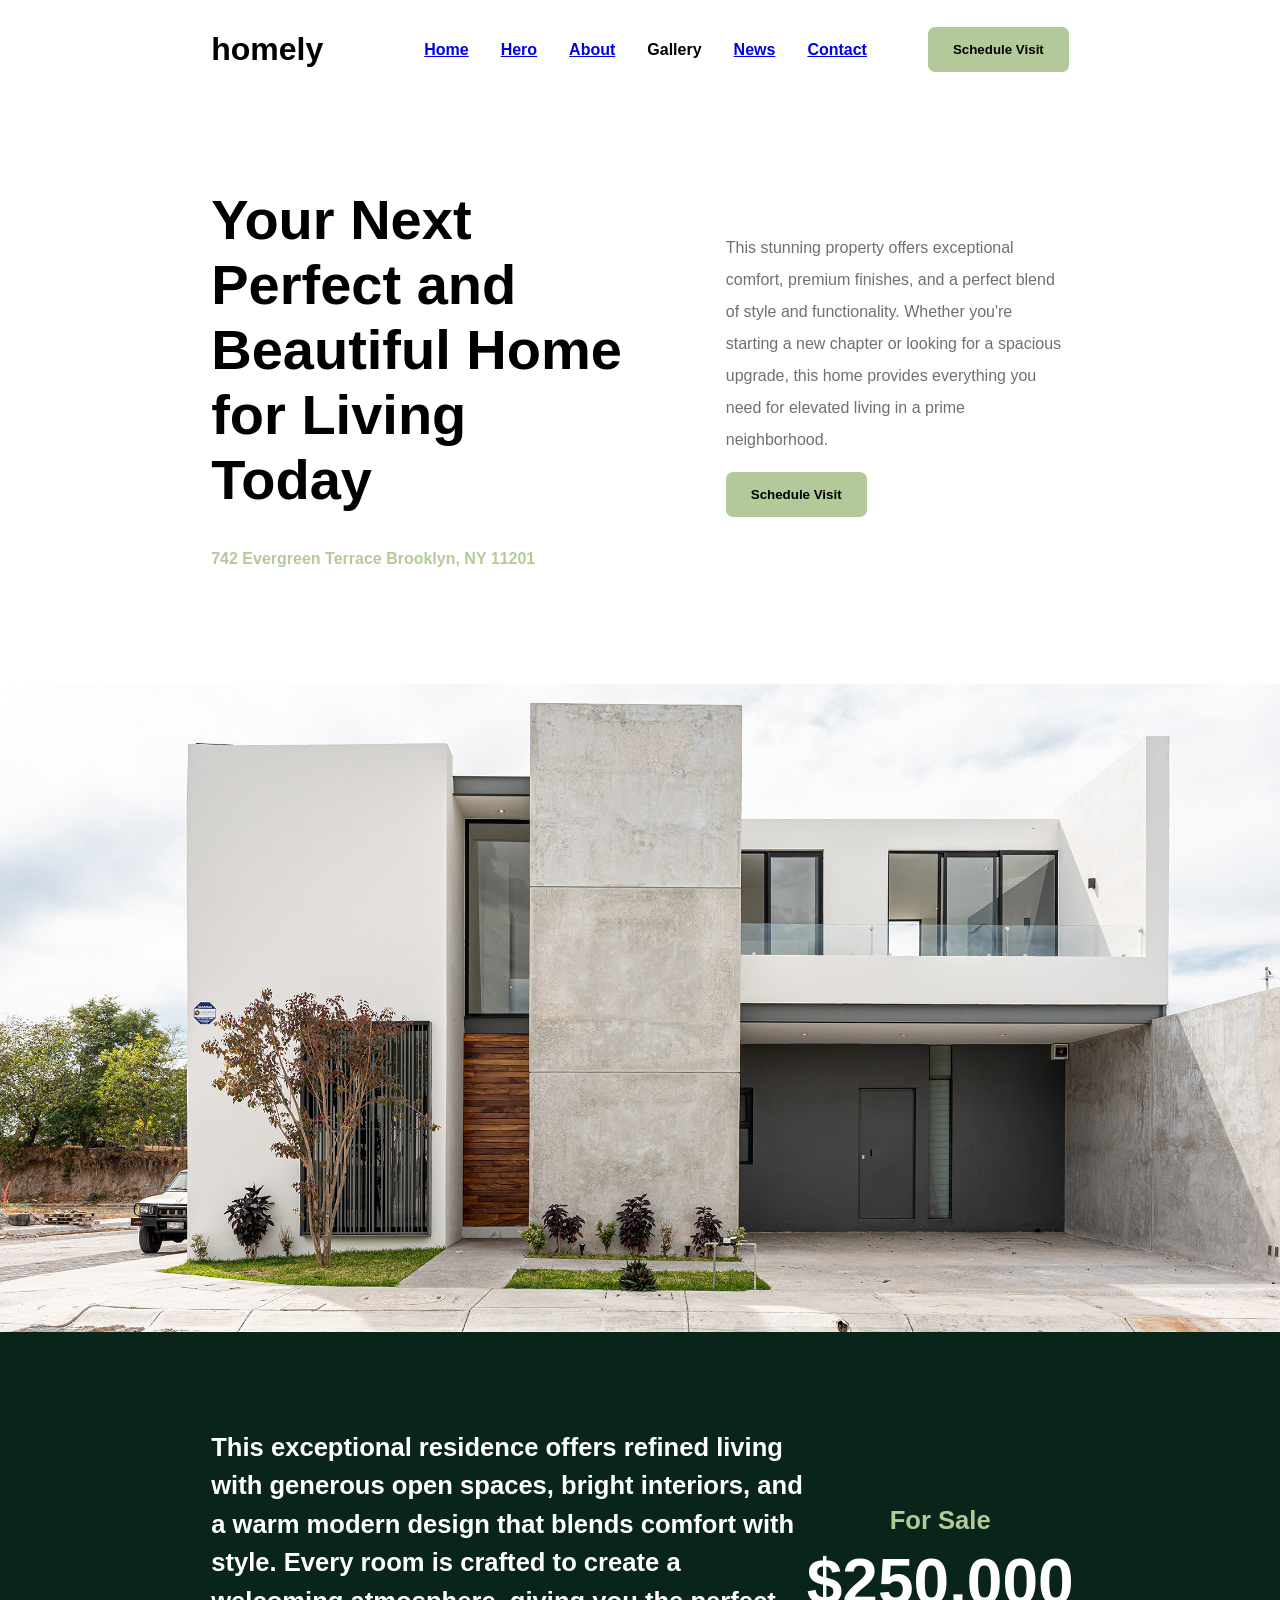
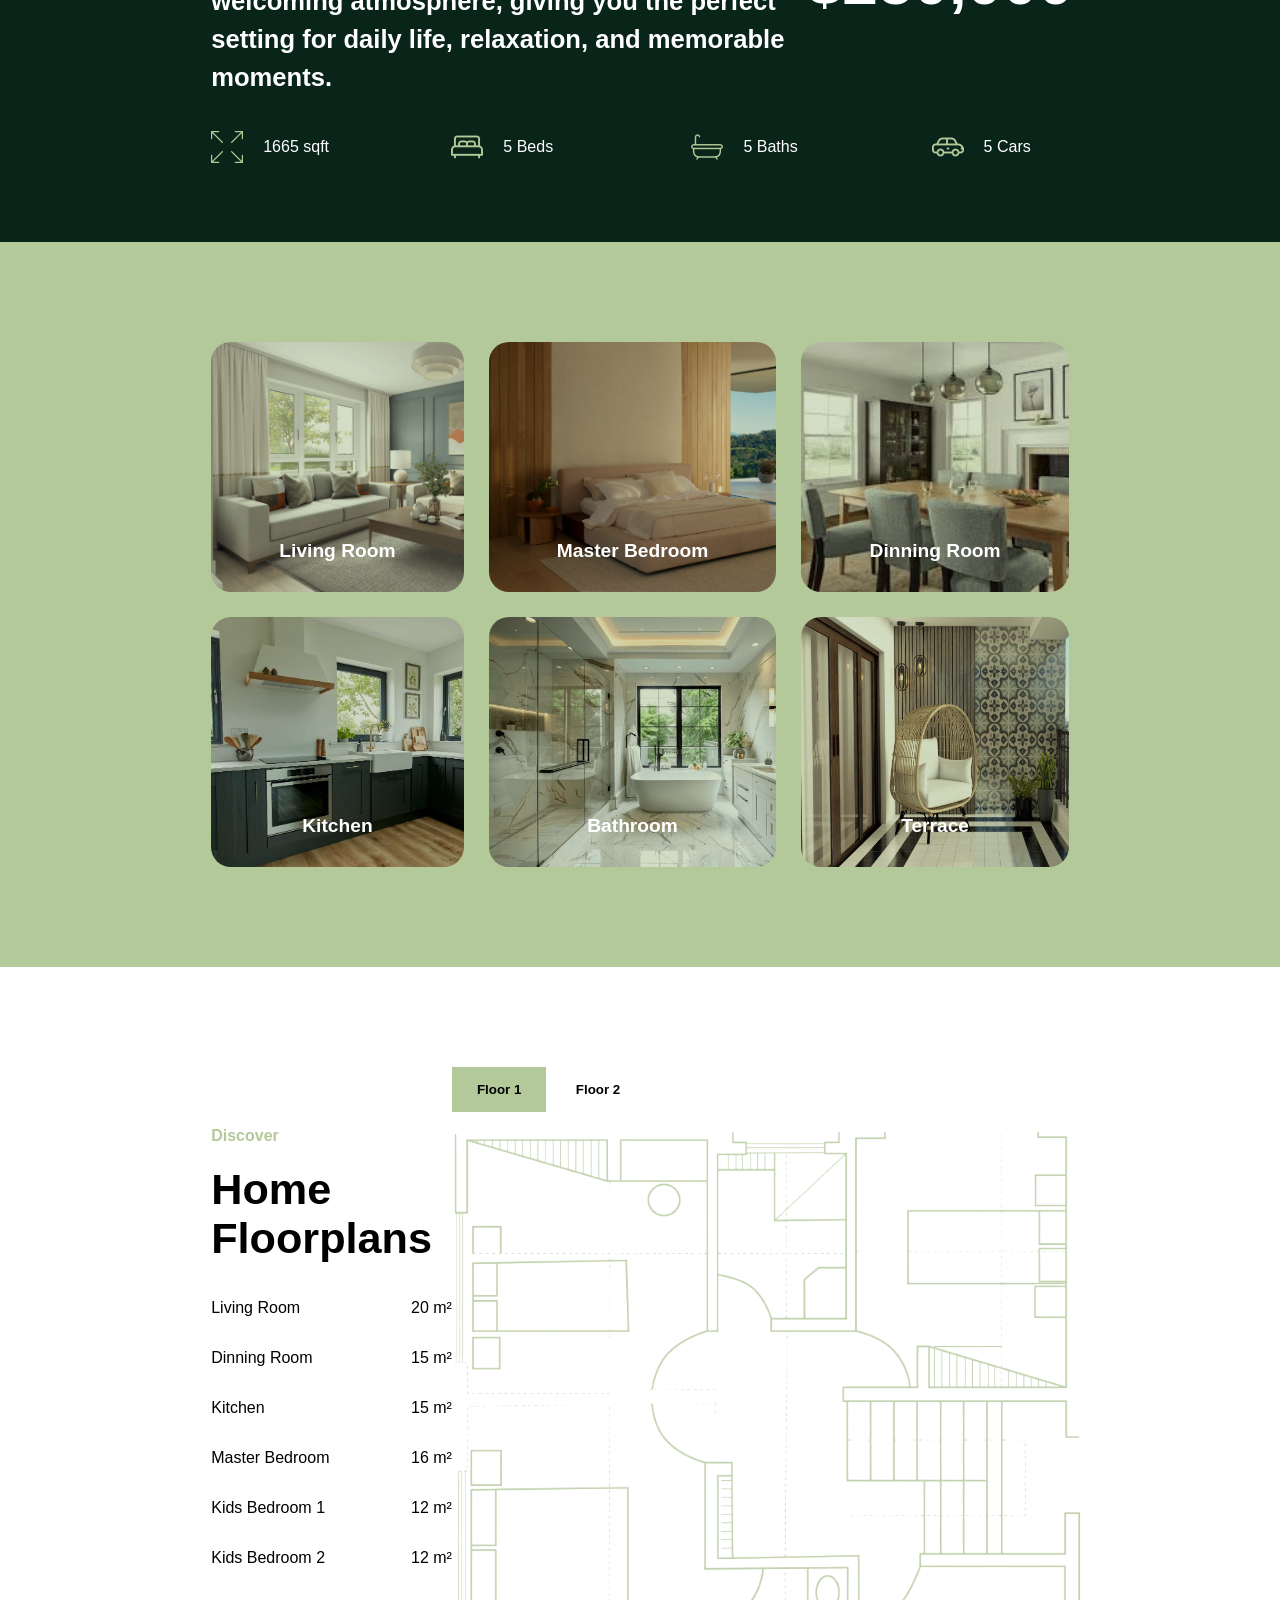
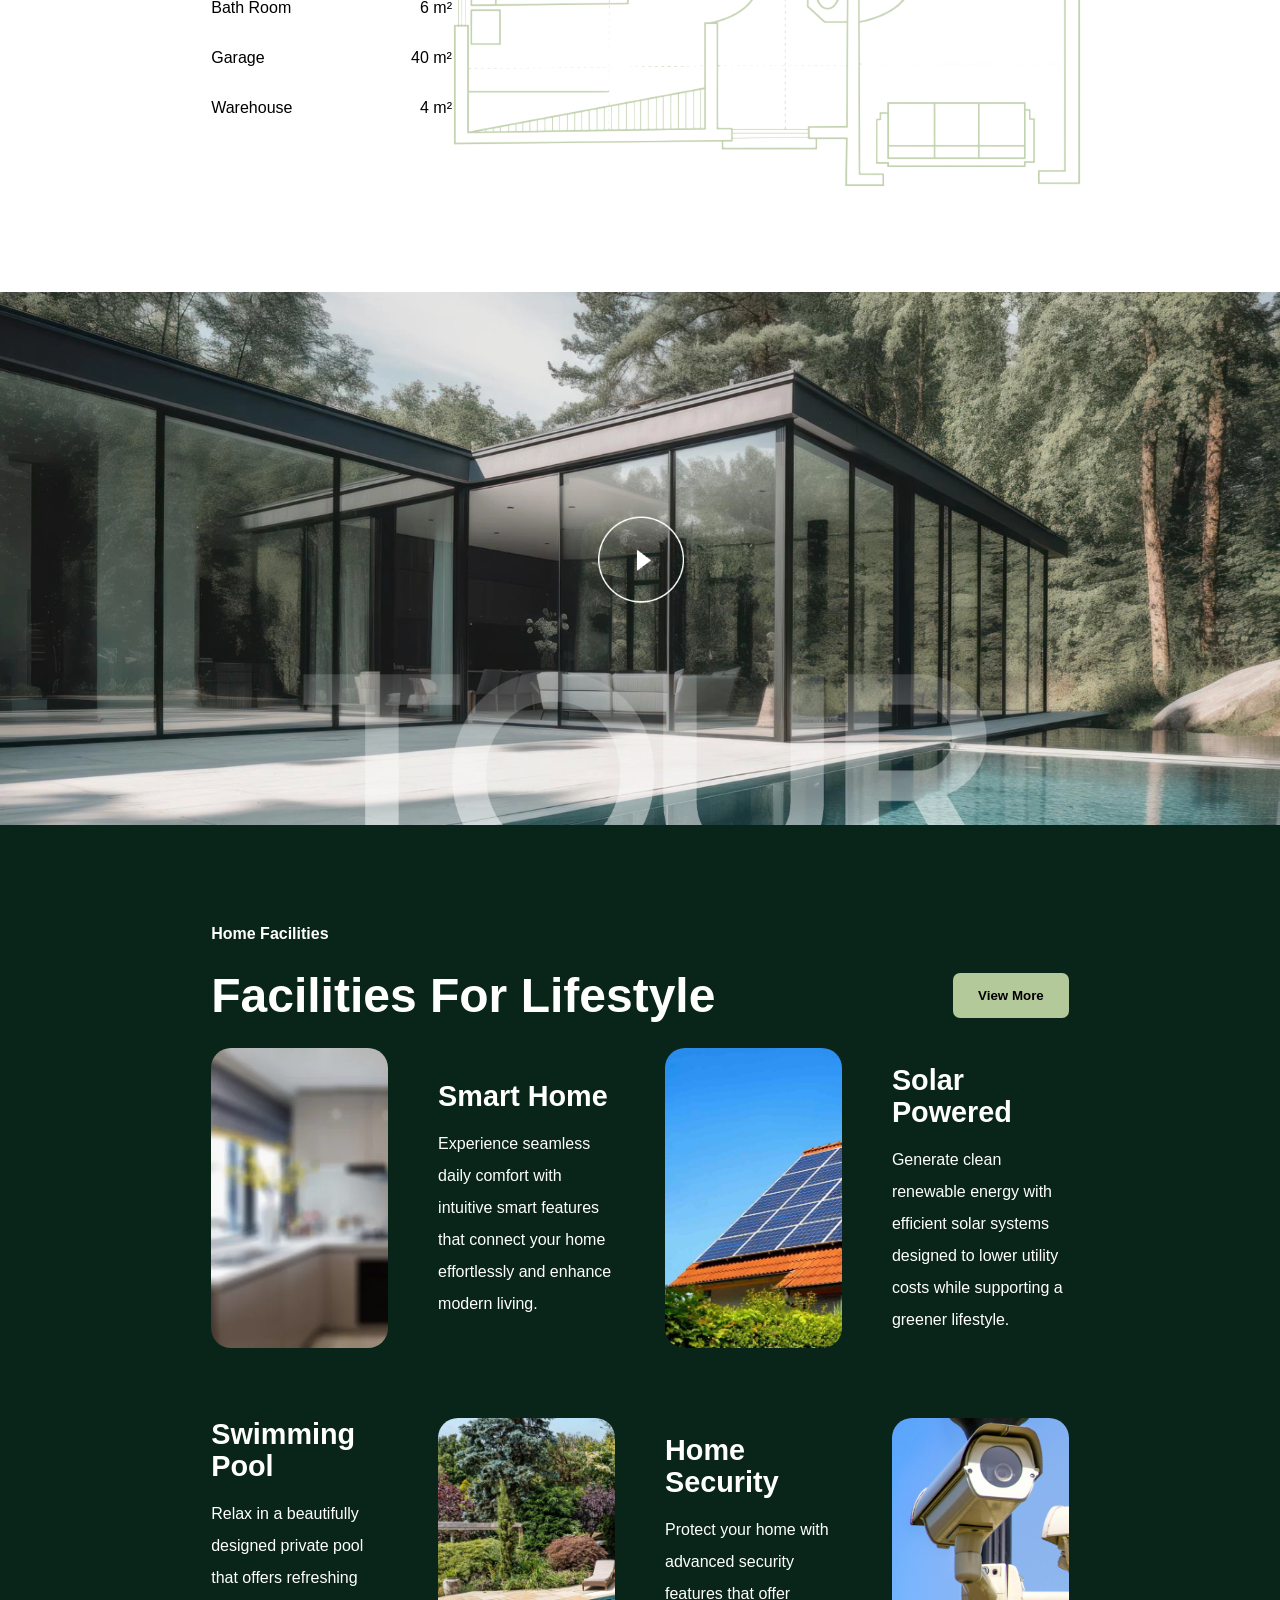
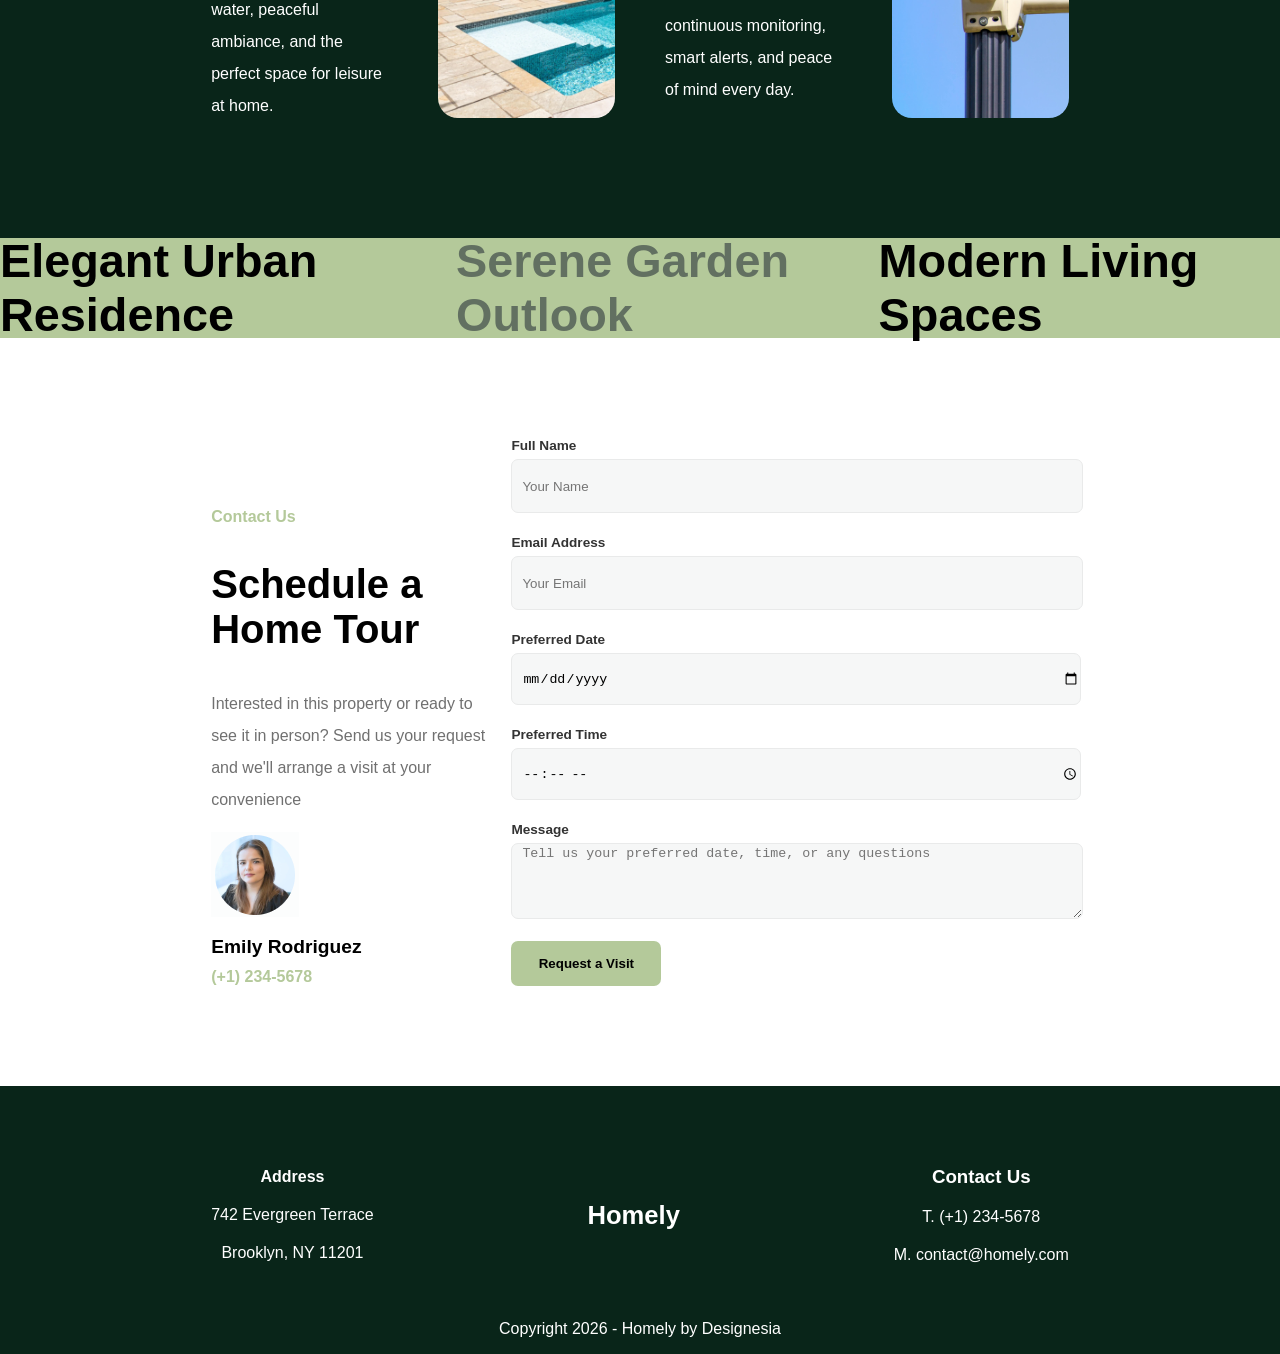
==== index.html @ 73abfb29 "first commit" ====
<!DOCTYPE html>
<html lang="en">
<head>
    <meta charset="UTF-8">
    <title>Title</title>
    <link rel="stylesheet" href="style.css">
    <script src="script.js" defer></script>
</head>
<body>
<!--Header con el icono de la página y el nav-->
<header>
    <h1>homely</h1>
    <nav>
        <ul class="navlist">
            <!--        Algunos de los links apuntan a secciones de la página para así poder hacer scroll hacia esa section-->
            <li><a href="index.html">Home</a></li>
            <li><a href="#Hero">Hero</a></li>
            <li><a href="#HomeLayout">About</a></li>
            <li>Gallery</li>
            <li><a href="News.html">News</a></li>
            <li><a href="#ContactUs">Contact</a></li>
        </ul>
    </nav>
    <!--Botón Hamburger con un HTML entity-->
    <!--Básicamente es el unicode de un carácter especial-->
    <!--Este icono lo busqué en google para ponerlo, y se llama Trigram for Heaven-->
    <button class="hamburger" id="hamburger">&#9776;</button>
    <!--Botón call to action-->
    <button>Schedule Visit</button>
</header>
<main>
    <div id="Hero">
        <div>
            <h1 id="HeroTitulo">Your Next Perfect and Beautiful Home for Living Today</h1>
            <p id="HeroSubtitulo">742 Evergreen Terrace Brooklyn, NY 11201</p>
        </div>
        <div>
            <p class="TextoNormal">This stunning property offers exceptional comfort, premium finishes, and a perfect
                blend of style and
                functionality. Whether you're starting a new chapter or looking for a spacious upgrade, this home
                provides everything you need for elevated living in a prime neighborhood.</p>
            <button>Schedule Visit</button>
        </div>
    </div>
    <img src="Images/MinimalistHouse.jpg" alt="Casa minimalista" id="HeroImage"/>
    <div id="HeroSubSection">
        <div id="SubSectionText">
            <div>
                <p class="TextoBlanco">This exceptional residence offers refined living with generous open spaces,
                    bright interiors, and a warm
                    modern design that blends comfort with style. Every room is crafted to create a welcoming
                    atmosphere, giving
                    you the perfect setting for daily life, relaxation, and memorable moments.</p>
            </div>
            <div>
                <p id="TextoVerdeSecundario">For Sale</p>
                <h2 class="TextoBlanco" id="TextoBlancoGrande">$250,000</h2>
            </div>
        </div>
        <div id="DivContainer">
            <div class="SubSectionContainer">
                <div id="ExpandIcon"></div>
                <p class="TextoBlanco">1665 sqft</p>
            </div>
            <div class="SubSectionContainer">
                <div id="BedIcon"></div>
                <p class="TextoBlanco">5 Beds</p>
            </div>
            <div class="SubSectionContainer">
                <div id="BathTubIcon"></div>
                <p class="TextoBlanco">5 Baths</p>
            </div>
            <div class="SubSectionContainer">
                <div id="CarIcon"></div>
                <p class="TextoBlanco">5 Cars</p>
            </div>
        </div>
    </div>
    <div id="ImageGrid">
        <div>
            <div id="LivingRoomImg"><p>Living Room</p></div>
            <div id="MasterBedroomImg"><p>Master Bedroom</p></div>
            <div id="DinningRoomImg"><p>Dinning Room</p></div>
            <div id="KitchenImg"><p>Kitchen</p></div>
            <div id="BathroomImg"><p>Bathroom</p></div>
            <div id="TerraceImg"><p>Terrace</p></div>
        </div>
    </div>
    <div id="HomeLayout">
        <div>
            <p id="HomeLayoutSubtitulo">Discover</p>
            <h2 id="HomeLayoutTitulo">Home Floorplans</h2>
            <div class="FloorAreas">
                <p>Living Room</p>
                <p>20 m²</p>
            </div>
            <div class="FloorAreas">
                <p>Dinning Room</p>
                <p>15 m²</p>
            </div>
            <div class="FloorAreas">
                <p>Kitchen</p>
                <p>15 m²</p>
            </div>
            <div class="FloorAreas">
                <p>Master Bedroom</p>
                <p>16 m²</p>
            </div>
            <div class="FloorAreas">
                <p>Kids Bedroom 1</p>
                <p>12 m²</p>
            </div>
            <div class="FloorAreas">
                <p>Kids Bedroom 2</p>
                <p>12 m²</p>
            </div>
            <div class="FloorAreas">
                <p>Bath Room</p>
                <p>6 m²</p>
            </div>
            <div class="FloorAreas">
                <p>Garage</p>
                <p>40 m²</p>
            </div>
            <div class="FloorAreas">
                <p>Warehouse</p>
                <p>4 m²</p>
            </div>
        </div>
        <div>
            <div>
                <button>Floor 1</button>
                <button>Floor 2</button>
            </div>
            <img src="Images/HouseLayout.png" height="656" width="630" alt="Layout de la casa" id="LayoutImage"/>
        </div>
    </div>
    <img src="Images/HouseTour.png" alt="Video Tour Casa" id="TourImage"/>
    <div id="HomeFacilities">
        <div>
            <p class="TextoBlanco" id="FacilitiesSubtitulo">Home Facilities</p>
            <div id="LifestyleFlex">
                <h3 class="TextoBlanco" id="LifestyleText">Facilities For Lifestyle</h3>
                <button>View More</button>
            </div>
            <div id="FacilitiesGrid">
                <div class="FacilitiesImg" id="SmartHomeImg"></div>
                <div class="FacilitiesText">
                    <h3 class="TextoBlanco FacilitiesGridTitulo">Smart Home</h3>
                    <p class="TextoBlanco">Experience seamless daily comfort with intuitive smart features that connect
                        your home effortlessly and enhance modern living.</p>
                </div>
                <div class="FacilitiesImg" id="SolarPoweredImg"></div>
                <div class="FacilitiesText">
                    <h3 class="TextoBlanco FacilitiesGridTitulo">Solar Powered</h3>
                    <p class="TextoBlanco">Generate clean renewable energy with efficient solar systems designed to
                        lower utility costs while supporting a greener lifestyle.</p>
                </div>
                <div class="FacilitiesText">
                    <h3 class="TextoBlanco FacilitiesGridTitulo">Swimming Pool</h3>
                    <p class="TextoBlanco">Relax in a beautifully designed private pool that offers refreshing water,
                        peaceful ambiance, and the perfect space for leisure at home.</p>
                </div>
                <div class="FacilitiesImg" id="SwimmingPoolImg"></div>
                <div class="FacilitiesText">
                    <h3 class="TextoBlanco FacilitiesGridTitulo">Home Security</h3>
                    <p class="TextoBlanco">Protect your home with advanced security features that offer continuous
                        monitoring, smart alerts, and peace of mind every day.</p>
                </div>
                <div class="FacilitiesImg" id="HomeSecurityImg"></div>
            </div>
        </div>
    </div>
    <div id="TextStrip">
        <h3>Elegant Urban Residence</h3>
        <h3 class="TextoVerde">Serene Garden Outlook</h3>
        <h3>Modern Living Spaces</h3>
    </div>

    <div id="ContactUs" class="ContactEnd">
        <div>
            <p id="ContactoSubtitulo">Contact Us</p>
            <h3 id="ContactoTitulo">Schedule a Home Tour</h3>
            <p class="TextoNormal">Interested in this property or ready to see it in person? Send us your request and
                we'll arrange a visit at your convenience</p>
            <img src="Images/ContactImg.png" height="85" width="88" alt="Imagen mujer contacto"/>
            <p id="NombreContacto">Emily Rodriguez</p>
            <p id="NumeroContacto">(+1) 234-5678</p>
        </div>
        <div>
            <form id="ContactForm" novalidate>

                <div class="field">
                    <label for="name">Full Name</label>
                    <input
                            type="text"
                            id="name"
                            name="name"
                            placeholder="Your Name"
                            aria-describedby="name-error"
                            aria-required="true"
                    >
                    <span class="error-msg" id="name-error" role="alert"></span>
                </div>

                <div class="field">
                    <label for="email">Email Address</label>
                    <input
                            type="email"
                            id="email"
                            name="email"
                            placeholder="Your Email"
                            aria-describedby="email-error"
                            aria-required="true"
                    >
                    <span class="error-msg" id="email-error" role="alert"></span>
                </div>

                <div class="field">
                    <label for="date">Preferred Date</label>
                    <input
                            type="date"
                            id="date"
                            name="date"
                            aria-describedby="date-error"
                            aria-required="true"
                    >
                    <span class="error-msg" id="date-error" role="alert"></span>
                </div>

                <div class="field">
                    <label for="time">Preferred Time</label>
                    <input
                            type="time"
                            id="time"
                            name="time"
                            aria-describedby="time-error"
                            aria-required="true"
                    >
                    <span class="error-msg" id="time-error" role="alert"></span>
                </div>

                <div class="field">
                    <label for="message">Message</label>
                    <textarea
                            id="message"
                            name="message"
                            placeholder="Tell us your preferred date, time, or any questions"
                            aria-describedby="message-error"
                            aria-required="true"
                    ></textarea>
                    <span class="error-msg" id="message-error" role="alert"></span>
                </div>

                <button type="submit" id="RequestButton">Request a Visit</button>
            </form>
        </div>
    </div>
</main>
<footer>
    <div>
        <div id="FooterAddress">
            <h4>Address</h4>
            <p>742 Evergreen Terrace</p>
            <p>Brooklyn, NY 11201</p>
        </div>
        <div>
            <h3 id="FooterNombre">Homely</h3>
        </div>
        <div>
            <h3>Contact Us</h3>
            <p>T. (+1) 234-5678</p>
            <p>M. contact@homely.com</p>
        </div>
    </div>
    <p>Copyright 2026 - Homely by Designesia</p>
</footer>
</body>
</html>
---- style.css ----
html, body {
    /* Esto es para que no se desborde Lateralmente */
    max-width: 100%;
}

html {
    /* Esta línea es lo que principalmente permite hacer un smooth scroll a ciertas secciones de la pagina a través del nav */
    scroll-behavior: smooth;
}

body {
    /* Estilo de todas las letras de la página */
    font-family: Arial, Helvetica, sans-serif;
    margin: 0;
    display: flex;
    flex-direction: column;
    align-items: center;
}

header {
    /* Sticky position permite que se enganche a la parte de arriba de la pantalla */
    position: sticky;
    top: 0;
    /* Todo esto lo busqué en google para poder hacer el sticky header */
    /* Sirve básicamente para que el header se ponga por delante de los elementos en los que se encuentra por encima */
    z-index: 100;
    background-color: white;
    /* Animación para cuando se engancha arriba */
    transition: box-shadow 0.3s ease, padding 0.3s ease;
    /* Este padding sirve para que el justify-content del flex no ponga los elementos enganchados a las esquinas */
    padding: 10px 16.5%;
    width: 67%;
    display: flex;
    flex-direction: row;
    justify-content: space-between;
    align-items: center;
}

/* Esta es la clase que se activa cuando empiezas a hacer scroll */
header.scrolled {
    /* Pequeño efecto para dar la ilusión de que el header está por encima de los elementos */
    box-shadow: 0 4px 20px rgba(0, 0, 0, 0.1);
    padding: 6px 16.5%;
}

.navlist {
    display: flex;
    flex-direction: row;
    gap: 32px;
}

.navlist li {
    /* Esto quita los bullet points de los elementos li */
    list-style-type: none;
    font-weight: bold;
}

button {
    border: none;
    padding: 15px 25px;
    border-radius: 7px;
    background-color: #B4C99A;
    font-weight: bold;
}

main {
    width: 100%;
    display: flex;
    flex-direction: column;
    align-items: center;
}

#Hero {
    width: 67%;
    margin-top: 50px;
    margin-bottom: 100px;
    display: flex;
    flex-direction: row;
    justify-content: space-between;
    align-items: center;
}

#Hero > div:first-child {
    width: 50%;
}

#Hero > div:last-child {
    width: 40%;
}

#HeroTitulo {
    font-size: 3.5rem;
    font-weight: bold;
}

#HeroSubtitulo {
    font-size: 1rem;
    color: #B4C99A;
    font-weight: bold;
}

.TextoNormal {
    font-size: 1rem;
    color: #707070;
    line-height: 2;
}

#HeroImage {
    width: 100%;
}

#HeroSubSection {
    width: 100%;
    padding-top: 70px;
    padding-bottom: 70px;
    display: flex;
    flex-direction: column;
    align-items: center;
    background-color: #092519;
}

#SubSectionText {
    width: 67%;
    display: flex;
    flex-direction: row;
    justify-content: space-between;
    align-items: center;
}

/* Esta sección equivale al texto de la propiedad de la izquierda */
#HeroSubSection > div:first-child > div:first-child {
    width: 70%;
    font-size: 1.6rem;
    line-height: 1.5;
    font-weight: bold;
}

/* El precio "For Sale" de la vivienda a la derecha */
#HeroSubSection > div:first-child > div:last-child {
    width: 30%;
    display: flex;
    flex-direction: column;
    justify-content: center;
    align-items: center;
}

/* Div con las características */
#HeroSubSection > div:last-child {
    width: 67%;
    display: flex;
    flex-direction: row;
    align-items: center;
}

.TextoBlanco {
    color: white;
}

#TextoBlancoGrande {
    margin: 0;
    font-size: 4rem;
}

#TextoVerdeSecundario {
    margin: 0 0 10px;
    color: #B4C99A;
    font-size: 1.6rem;
    font-weight: bold;
}

#DivContainer {
    gap: 12%;
}

.SubSectionContainer {
    width: 170px;
    display: flex;
    flex-direction: row;
    align-items: center;
    gap: 20px;
}

#ExpandIcon {
    width: 32px;
    height: 32px;
    background-color: #B4C99A;
    /* Mask-image permet posar una imatge per sobre, en aquest cas un icono, i que agafi el color de fons per fer que la imatge sigui d'un color */
    mask-image: url("Images/ExpandIcon.png");
}

#BedIcon {
    width: 32px;
    height: 32px;
    background-color: #B4C99A;
    mask-image: url("Images/BedIcon.png");
}

#BathTubIcon {
    width: 32px;
    height: 32px;
    background-color: #B4C99A;
    mask-image: url("Images/BathTubIcon.png");
}

#CarIcon {
    width: 32px;
    height: 32px;
    background-color: #B4C99A;
    mask-image: url("Images/CarIcon.png");
}

#ImageGrid {
    width: 100%;
    background-color: #B4C99A;
    padding: 100px 0 100px 0;
    display: flex;
    flex-direction: column;
    align-items: center;
}

/* Grid con las imágenes en un 3x2 */
#ImageGrid > div:first-child {
    width: 67%;
    display: grid;
    grid-template-columns: auto auto auto;
    gap: 25px;
    align-items: center;
}

/* Todos los bloques de dentro el grid */
#ImageGrid > div:first-child div {
    /* La propietat background-blend-mode et permet aplicar-li un tint al div a partir del color de fons */
    background-color: #D4DEC6;
    background-blend-mode: multiply;
    height: 250px;
    border-radius: 20px;
    display: flex;
    flex-direction: column;
    justify-content: end;
    align-items: center;
}

#ImageGrid > div:first-child > div > p {
    color: white;
    font-size: 1.2rem;
    margin-bottom: 30px;
    font-weight: bold;
}

/* utilizo background-image en vez de <img> para poder usar background-size: cover */
/* y recortar la imagen sin deformarla */
/* Así también se puede usar background-position para cuadrar bien la imagen*/
#LivingRoomImg {
    background-image: url("Images/LivingRoom.png");
    background-size: cover;
}

#MasterBedroomImg {
    background-image: url("Images/MasterBedroom.png");
    background-size: cover;
}

#DinningRoomImg {
    background-image: url("Images/DinningRoom.png");
    background-size: cover;
}

#KitchenImg {
    background-image: url("Images/Kitchen.png");
    background-size: cover;
}

#BathroomImg {
    background-image: url("Images/Bathroom.png");
    background-size: cover;
}

#TerraceImg {
    background-image: url("Images/Terrace.png");
    background-size: cover;
}

#HomeLayout {
    width: 67%;
    padding: 100px 0 100px 0;
    display: flex;
    flex-direction: row;
    justify-content: space-between;
    align-items: center;
}

#HomeLayout > div:first-child {
    display: flex;
    flex-direction: column;
}

#HomeLayoutTitulo {
    font-size: 2.7rem;
    margin: 20px 20px 20px 0;
}

#HomeLayoutSubtitulo {
    margin: 0;
    color: #B4C99A;
    font-weight: bold;
}

.FloorAreas {
    display: flex;
    flex-direction: row;
    justify-content: space-between;
}

#HomeLayout > div:last-child > div:first-child > button:first-child {
    border-radius: 0;
}

#HomeLayout > div:last-child > div:first-child > button:last-child {
    background-color: transparent;
}

#LayoutImage {
    padding-top: 20px;
}

#TourImage {
    width: 100%;
}

#HomeFacilities {
    width: 100%;
    padding: 100px 0 100px 0;
    background-color: #092519;
    display: flex;
    flex-direction: column;
    align-items: center;
}

#FacilitiesSubtitulo {
    font-weight: bold;
    margin: 0;
}

#HomeFacilities > div:first-child {
    width: 67%;
    display: flex;
    flex-direction: column;

}

#LifestyleFlex {
    display: flex;
    flex-direction: row;
    justify-content: space-between;
    align-items: center;
}

#LifestyleText {
    font-size: 3rem;
    margin-top: 25px;
    margin-bottom: 25px;
}

/* Grid 4x2 para imagen y texto de cada facility */
#FacilitiesGrid {
    display: grid;
    grid-template-columns: 1fr 1fr 1fr 1fr;
    grid-template-rows: 1fr 1fr;
    gap: 50px;
}

.FacilitiesImg {
    height: 300px;
    border-radius: 20px;
}

#SmartHomeImg {
    background-image: url("Images/SmartHome.png");
    background-size: cover;
}

#SolarPoweredImg {
    background-image: url("Images/SolarPanels.png");
    background-size: cover;
}

#SwimmingPoolImg {
    background-image: url("Images/SwimmingPool.png");
    background-size: cover;
}

#HomeSecurityImg {
    background-image: url("Images/HomeSecurity.png");
    background-size: cover;
}

.FacilitiesGridTitulo {
    font-size: 1.8rem;
    margin: 0;
}

.FacilitiesText {
    display: flex;
    flex-direction: column;
    justify-content: center;
    line-height: 2rem;
}

#TextStrip {
    width: 100%;
    height: 100px;
    background-color: #B4C99A;
    display: flex;
    justify-content: space-around;
    flex-direction: row;
    align-items: center;
    font-size: 2.5rem;
}

.TextoVerde {
    color: #627061;
}

#ContactUs {
    width: 67%;
    margin: 100px 0 100px 0;
    display: flex;
    flex-direction: row;
    justify-content: space-between;
}

#ContactUs > div:first-child {
    width: 33%;
    display: flex;
    flex-direction: column;
}

#ContactoTitulo {
    font-size: 2.5rem;
    margin-top: 20px;
    margin-bottom: 20px;
}

#ContactoSubtitulo {
    color: #B4C99A;
    font-weight: bold;
}

#NombreContacto {
    font-size: 1.2rem;
    font-weight: bold;
    margin-bottom: 0;
}

#NumeroContacto {
    color: #B4C99A;
    font-weight: bold;
    margin: 10px 0 0;
}

#ContactUs > div:last-child {
    width: 65%;
    display: flex;
    flex-direction: column;
    gap: 30px;
}

label {
    width: 100%;
    height: 50px;
}

input {
    width: 100%;
    height: 50px;
    background-color: #F6F7F7;
    border-style: solid;
    border-width: 1px;
    border-radius: 7px;
    border-color: #E9EAEA;
}

#TextareaLabel {
    height: 5.5rem;
}

textarea {
    height: 70px;
    width: 100%;
    padding-left: 10px;
    background-color: #F6F7F7;
    border-color: #E9EAEA;
    border-radius: 7px;
}

#RequestButton {
    width: 150px;
}

footer {
    width: 100%;
    background-color: #092519;
    color: white;
    display: flex;
    flex-direction: column;
    align-items: center;
}

footer > div:first-child {
    width: 67%;
    padding: 70px 0 30px 0;
    display: flex;
    flex-direction: row;
    justify-content: space-between;
    align-items: center;
}

footer > div:first-child div {
    display: flex;
    flex-direction: column;
    align-items: center;
}

footer > div:first-child div * {
    margin: 10px 0 10px 0;
}

#FooterNombre {
    font-size: 1.6rem;
}

#SubpageTitulo {
    width: 100%;
    display: flex;
    flex-direction: column;
    align-items: center;
    background-image: url("Images/News.png");
    background-size: cover;
    background-position: top;
    background-color: #B1CFB7;
    background-blend-mode: multiply;
}

#SubpageTitulo > div {
    width: 67%;
    padding: 50px 0 50px 0;
    color: white;
    font-size: 3rem;
}

#NewsGrid {
    width: 67%;
    margin-top: 100px;
    display: grid;
    grid-template-columns: 1fr 1fr 1fr;
    grid-template-rows: 1fr 1fr;
    gap: 20px;
}

#NewsGrid div {
    height: 400px;
    background-color: #B1CFB7;
    background-blend-mode: multiply;
    border-radius: 25px;
    display: flex;
    flex-direction: column;
    justify-content: end;
}

#NewsGrid div > p {
    margin: 0 40px 50px 40px;
    font-size: 1.2rem;
    line-height: 2rem;
    font-weight: bold;
    color: white;
}

#DailyHomeCareImg {
    background-image: url("Images/DailyHomeCare.png");
    background-size: cover;
}

#MaintainingCleanHomeImg {
    background-image: url("Images/MaintainingCleanHome.png");
    background-size: cover;
}

#EssentialHomeHabitsImg {
    background-image: url("Images/EssentialHomeHabits.png");
    background-size: cover;
    background-position: center;
}

#CleaningHacksImg {
    background-image: url("Images/CleaningHacks.png");
    background-size: cover;
}

#HomeMaintenanceImg {
    background-image: url("Images/HomeMaintenance.png");
    background-size: cover;
}

#ReduceClutterImg {
    background-image: url("Images/ReduceClutter.png");
    background-size: cover;
    background-position: center;
}

#NewsButtons {
    width: 67%;
    margin-top: 60px;
    margin-bottom: 100px;
    display: flex;
    flex-direction: row;
    justify-content: center;
    align-items: center;
    gap: 10px;
}

#NewsButtons button {
    padding: 15px 18px;
    border-radius: 100%;
}

.UnselectedButton {
    background-color: transparent;
}

#SelectedButton {
    background-color: #D8F6B2;
}

.hamburger {
    display: none;
    background: none;
    border: none;
    font-size: 2rem;
    cursor: pointer;
    padding: 5px 10px;
}

#AboutSubsection {
    width: 67%;
    margin: 80px 0 80px 0;
    display: flex;
    flex-direction: column;
    align-items: center;
}

#AboutSubtitulo {
    font-size: 1.6rem;
    line-height: 2.2rem;
}

#AboutSubsection > div {
    width: 100%;
    display: flex;
    flex-direction: row;
    justify-content: space-around;
    align-items: center;
}

#AboutSubsection > div div {
    display: flex;
    flex-direction: column;
    align-items: center;
}

#AboutSubsection > div div h3 {
    font-size: 1.5rem;
}

#AboutSubsection > div div * {
    margin: 6px 0;
}

#AboutSubsection > div div > div {
    margin: 20px 0 30px 0;
}

#CalendarIcon {
    width: 64px;
    height: 64px;
    background-color: #B4C99A;
    mask-image: url("Images/CalendarIcon.png");
}

#ExpandIcon64 {
    width: 64px;
    height: 64px;
    background-color: #B4C99A;
    mask-image: url("Images/ExpandIcon64.png");
}

#BedIcon64 {
    width: 64px;
    height: 64px;
    background-color: #B4C99A;
    mask-image: url("Images/BedIcon64.png");
}

#BathTubIcon64 {
    width: 64px;
    height: 64px;
    background-color: #B4C99A;
    mask-image: url("Images/BathTubIcon64.png");
}

#CarIcon64 {
    width: 64px;
    height: 64px;
    background-color: #B4C99A;
    mask-image: url("Images/CarIcon64.png");
}

#PriceTagIcon {
    width: 64px;
    height: 64px;
    background-color: #B4C99A;
    mask-image: url("Images/PriceTagIcon.png");
}

#AboutLayout {
    width: 100%;
    background: #092519;
    color: white;
    display: flex;
    justify-content: center;
    align-items: center;
}

#AboutLayoutSubtitulo {
    margin: 0;
    color: white;
    font-weight: bold;
}

#AboutFacilities {
    width: 67%;
    padding: 100px 0 100px 0;
    display: flex;
    flex-direction: column;
}

#AboutFacilitiesSubtitulo {
    margin: 0;
    color: #B4C99A;
    font-weight: bold;
}

.ContactEnd {
    align-items: end;
}

.ContactStart {
    align-items: start;
}

#Locations {
    width: 100%;
    padding: 100px 0 100px 0;
    background-color: #D9E3CB;
    display: flex;
    flex-direction: column;
    align-items: center;
}

#Locations > div {
    width: 67%;
}

#LocationsTitulo {
    font-size: 3rem;
}

#ButtonsLocations button {
    background-color: transparent;
}

#ButtonsLocations > button:first-child {
    border-radius: 0;
    background-color: #B4C99A;
}

#GroceriesList {
    display: flex;
    flex-direction: row;
    justify-content: space-around;
    align-items: center;
}

#GroceriesList > div {
    display: flex;
    flex-direction: row;
    margin: 40px 20px 20px 20px;
}

#GroceriesList > div > img {
    width: 48px;
    height: 48px;
    margin: 20px 20px 0 0;
}

label[for] {
    display: block;
    height: auto;
    font-weight: bold;
    font-size: 0.85rem;
    margin-bottom: 6px;
    color: #333;
}

.field {
    display: flex;
    flex-direction: column;
    width: 100%;
}

input {
    padding-left: 10px;
}

input.invalid,
textarea.invalid {
    border-color: #e05252;
    background-color: #fff5f5;
}

input.valid,
textarea.valid {
    border-color: #B4C99A;
}

.error-msg {
    color: #e05252;
    font-size: 0.8rem;
    margin-top: 4px;
    /* Evita que el layout salte al aparecer */
    min-height: 18px;
}


@media (max-width: 768px) {
    header {
        width: 90%;
        flex-wrap: wrap;
        padding: 14px 5%;
        position: sticky;
        top: 0;
        background-color: white;
        z-index: 100;
    }

    .hamburger {
        display: block;
    }

    .navlist {
        display: none;
        flex-direction: column;
        width: 100%;
        gap: 16px;
        padding: 20px 0;
    }

    .navlist.open {
        display: flex;
    }

    #Hero {
        width: 90%;
        flex-direction: column;
        gap: 30px;
        margin-bottom: 50px;
    }

    #Hero > div:first-child,
    #Hero > div:last-child {
        width: 100%;
    }

    #HeroTitulo {
        font-size: 2rem;
        margin-top: 0;
    }

    #SubSectionText {
        flex-direction: column;
        gap: 30px;
        width: 90%;
    }

    #HeroSubSection > div:first-child > div:first-child {
        width: 100%;
        font-size: 1.2rem;
    }

    #HeroSubSection > div:first-child > div:last-child {
        width: 100%;
        align-items: flex-start;
    }

    #TextoBlancoGrande {
        font-size: 2.8rem;
    }

    #HeroSubSection > div:last-child {
        width: 90%;
        flex-wrap: wrap;
        gap: 20px;
    }

    #DivContainer {
        gap: 20px;
        flex-wrap: wrap;
    }

    #ImageGrid > div:first-child {
        width: 90%;
        grid-template-columns: 1fr;
    }

    #HomeLayout {
        width: 90%;
        flex-direction: column;
        gap: 40px;
        padding: 60px 0;
    }

    #HomeLayoutTitulo {
        font-size: 2rem;
    }

    #HomeLayout > div:last-child {
        width: 100%;
    }

    #LayoutImage {
        width: 100%;
        height: auto;
    }

    #HomeFacilities > div:first-child {
        width: 90%;
    }

    #FacilitiesGrid {
        grid-template-columns: 1fr;
        gap: 30px;
    }

    .FacilitiesImg {
        height: 220px;
    }

    #LifestyleFlex {
        margin-bottom: 20px;
    }

    #LifestyleText {
        font-size: 1.8rem;
        margin: 0;
    }

    #TextStrip {
        flex-direction: column;
        height: auto;
        padding: 30px 0;
        gap: 10px;
        font-size: 1.2rem;
        text-align: center;
    }

    #ContactUs {
        width: 67%;
        flex-direction: column;
        align-items: flex-start;
        gap: 40px;
        margin: 60px 0;
    }

    #ContactUs > div:first-child,
    #ContactUs > div:last-child {
        width: 100%;
    }

    #ContactoTitulo {
        font-size: 1.8rem;
    }

    #ContactUs > div:last-child div {
        flex-direction: column;
        gap: 20px;
    }

    footer > div:first-child {
        width: 90%;
        flex-direction: column;
        gap: 30px;
        text-align: center;
        padding: 50px 0 30px;
    }

    #NewsGrid {
        width: 90%;
        grid-template-columns: 1fr;
        margin-top: 50px;
    }

    #FooterAddress {
        order: 4;
    }

    header.scrolled {
        padding: 14px 5%;
    }
}
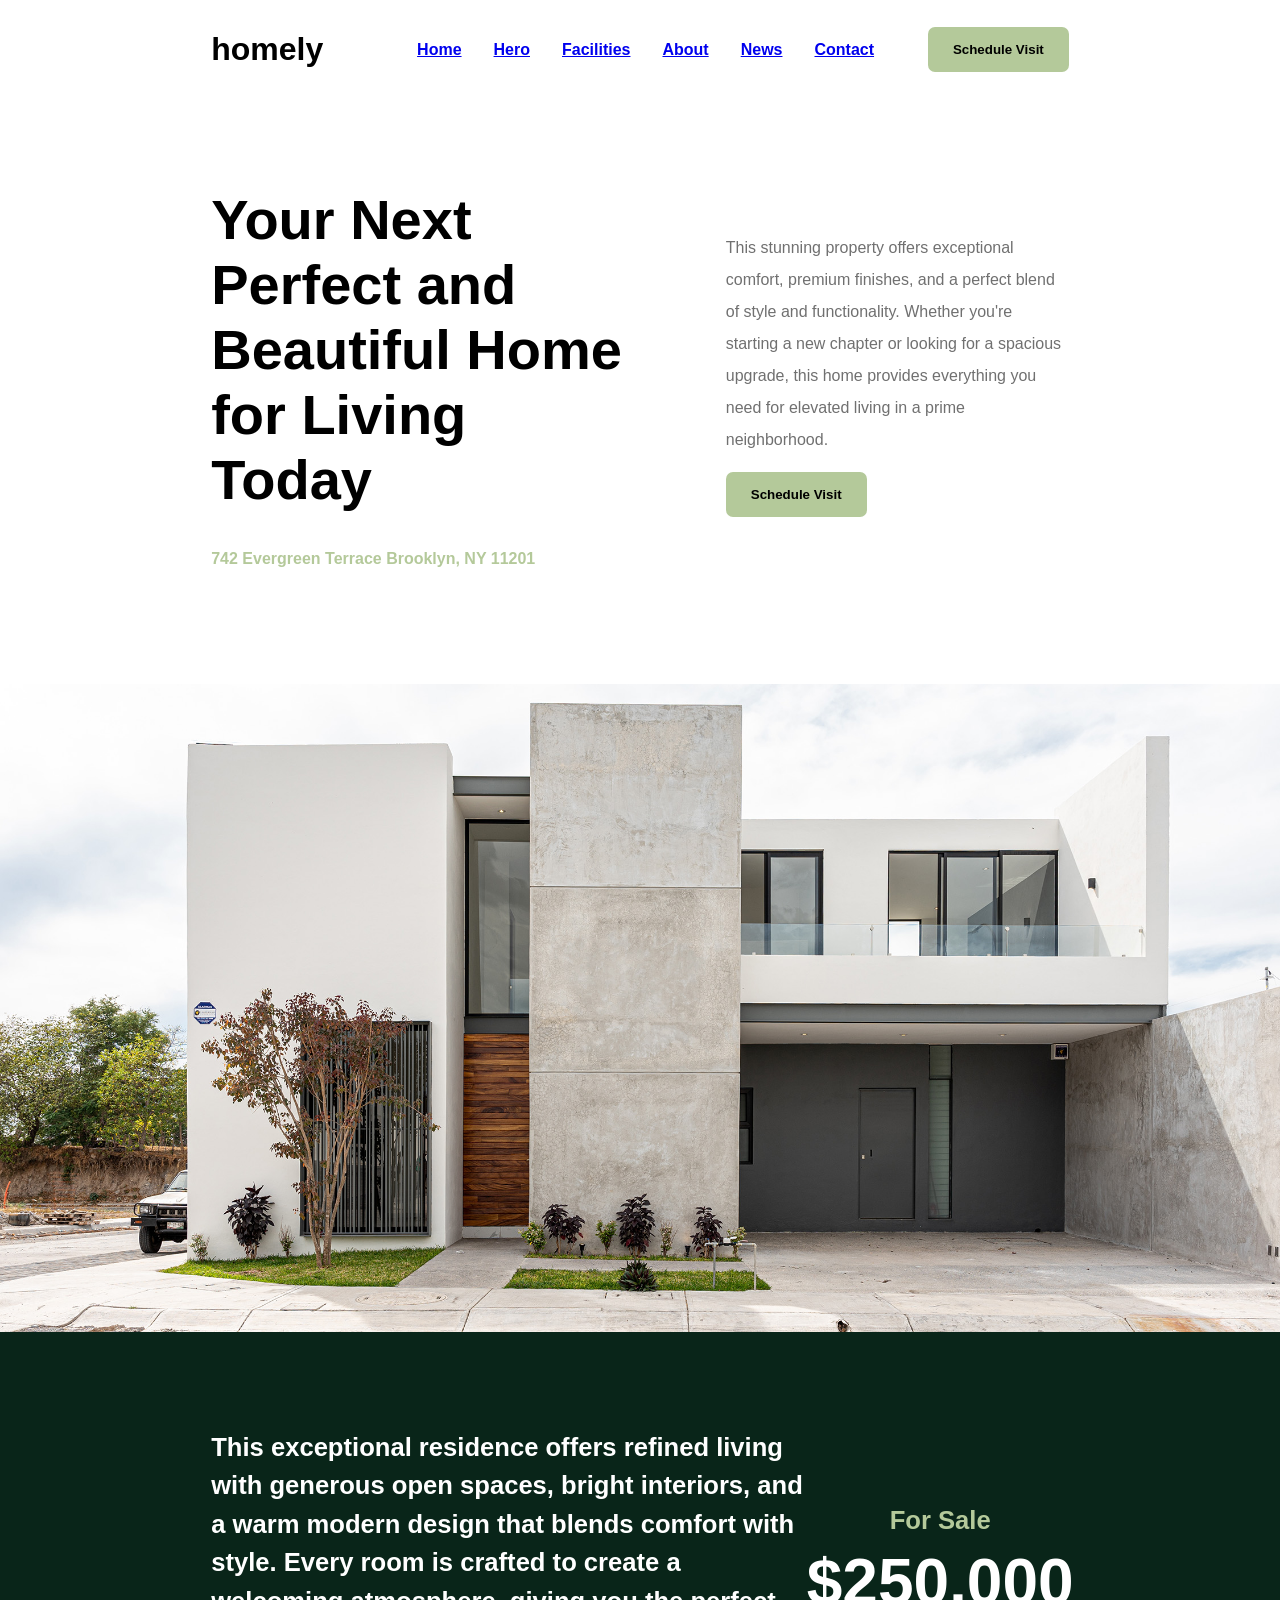
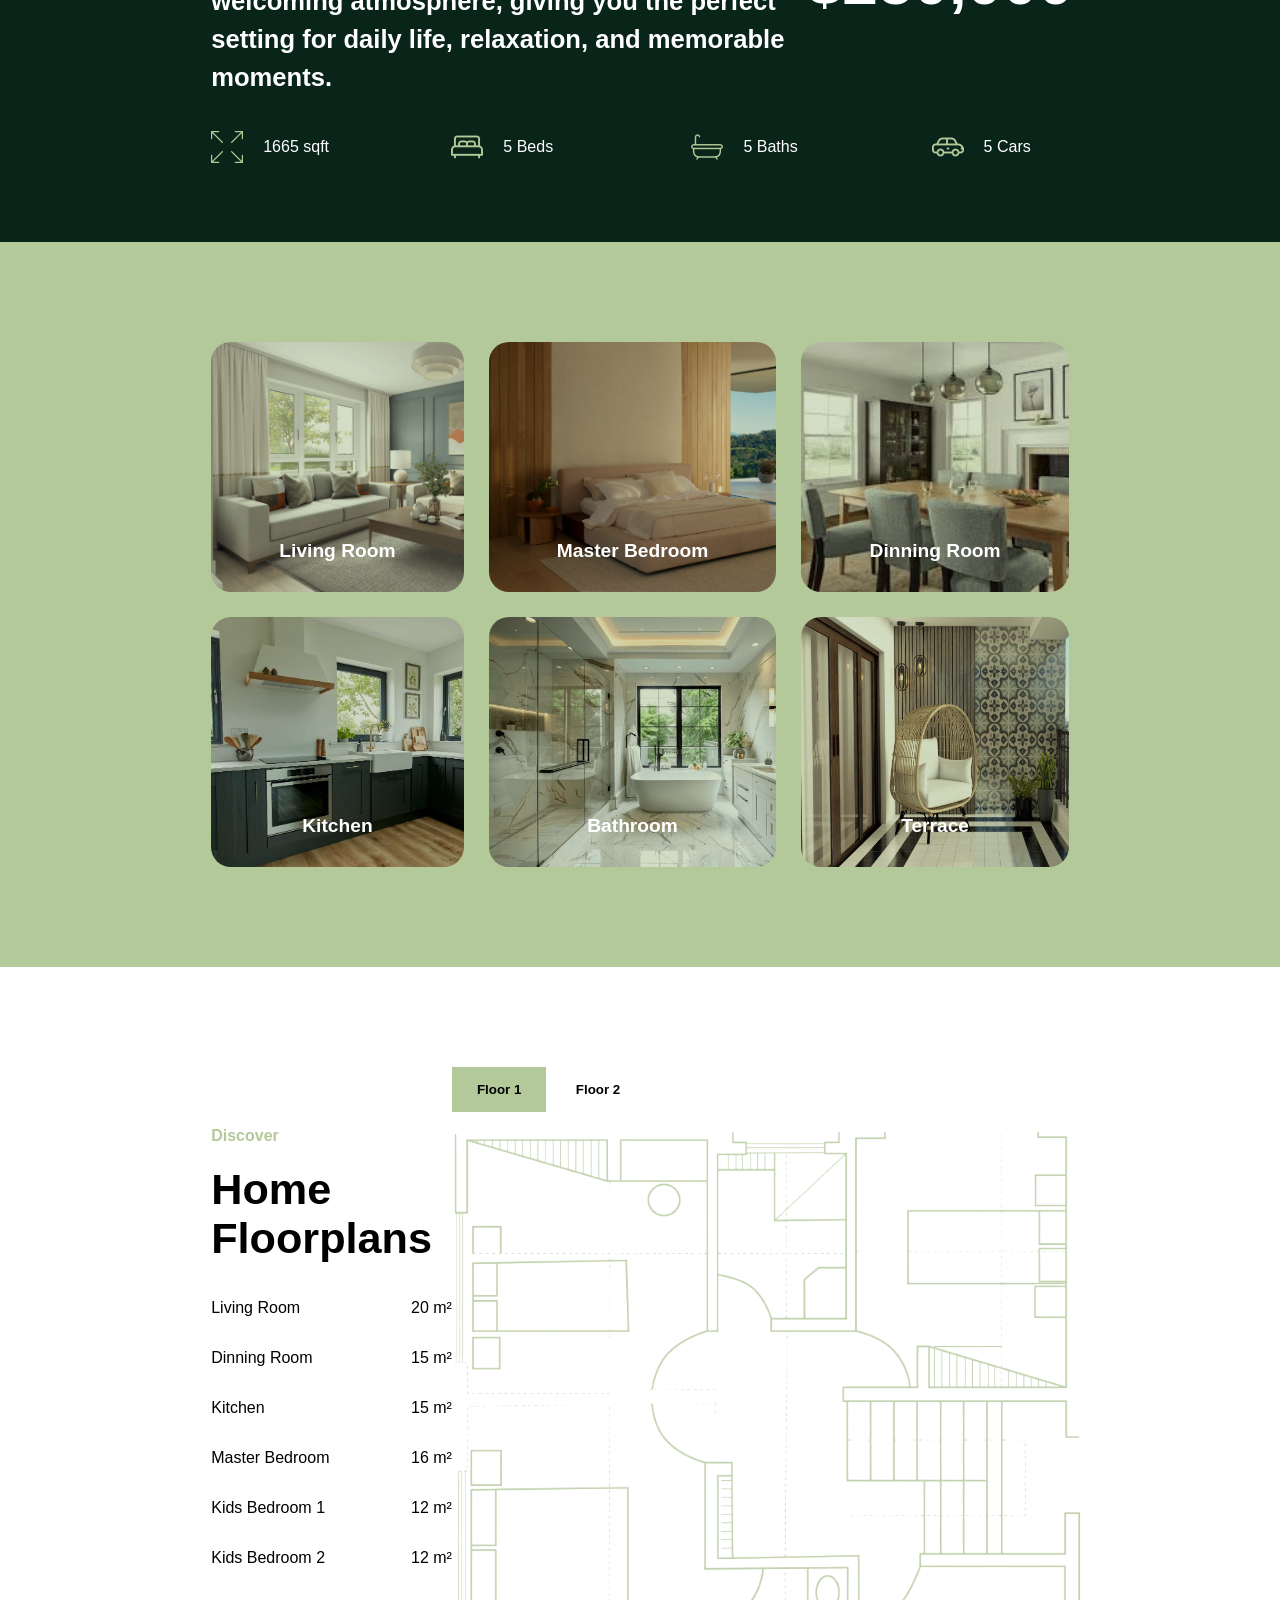
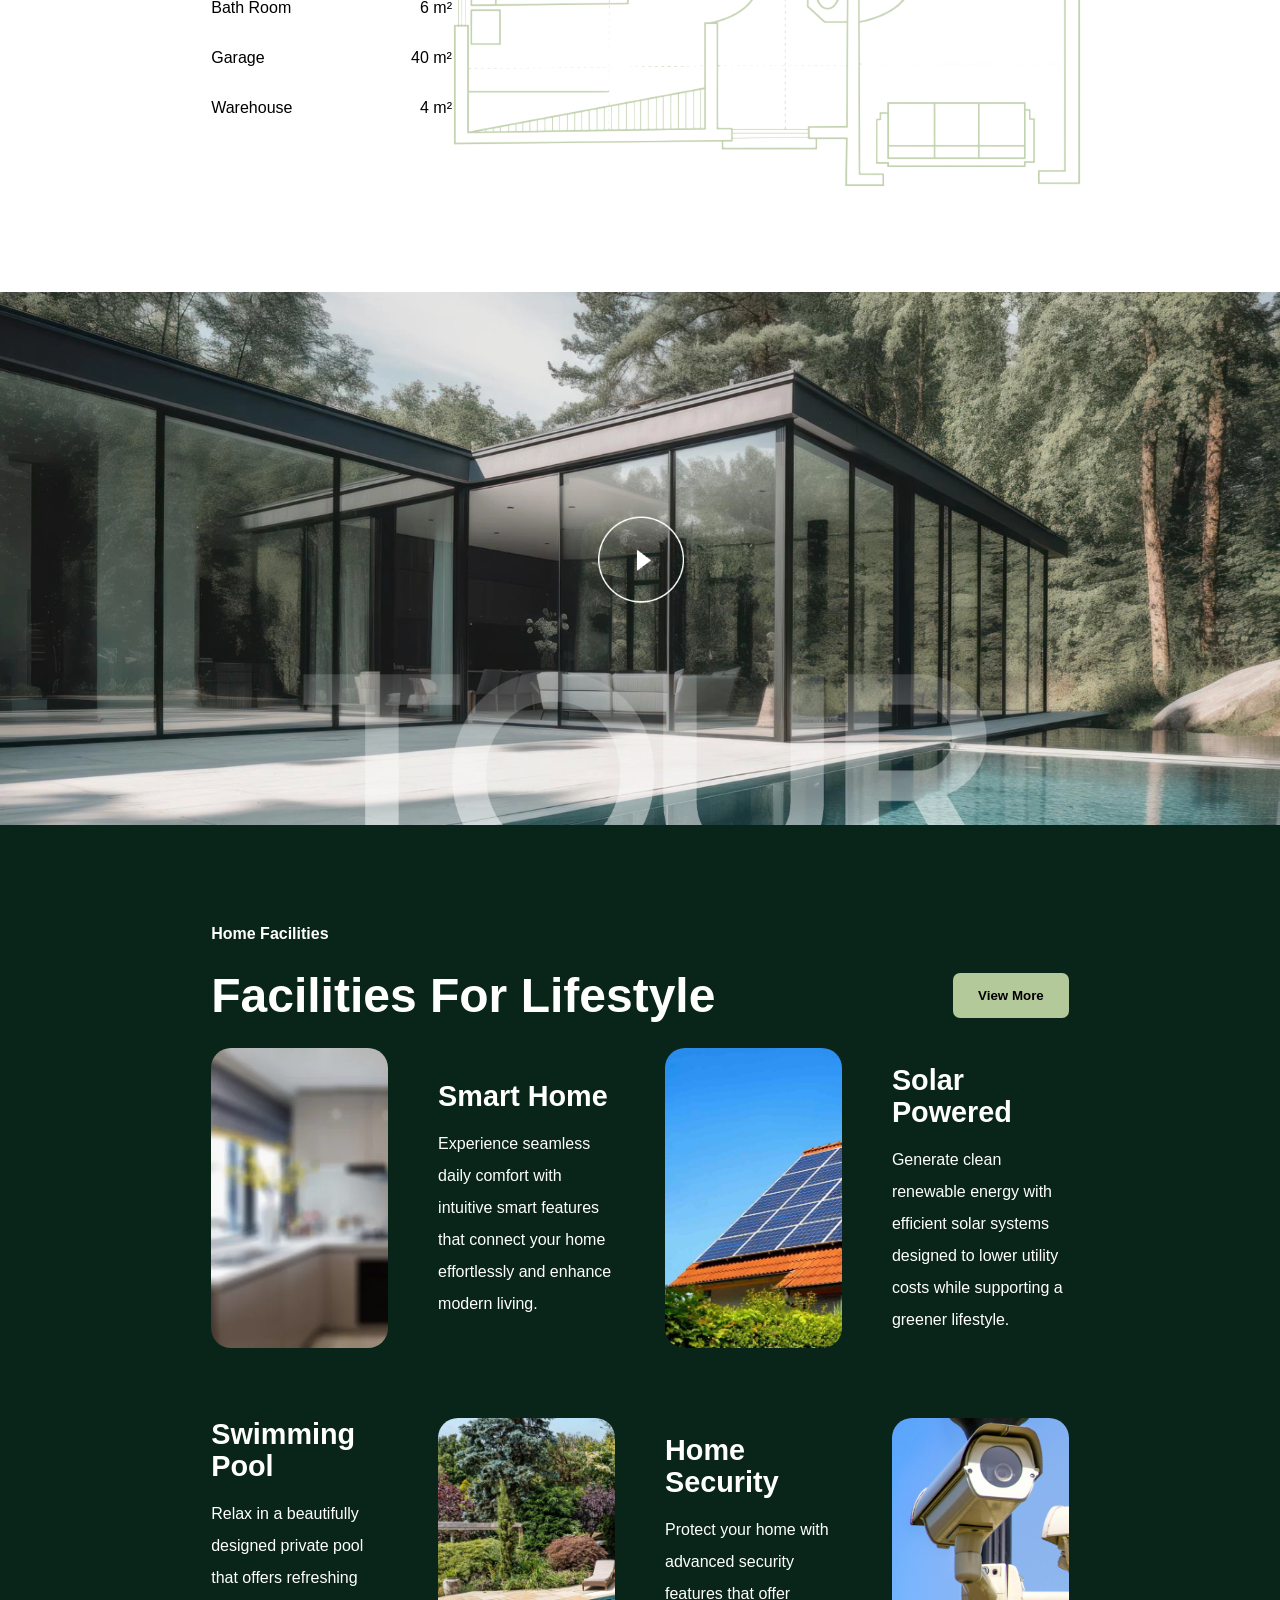
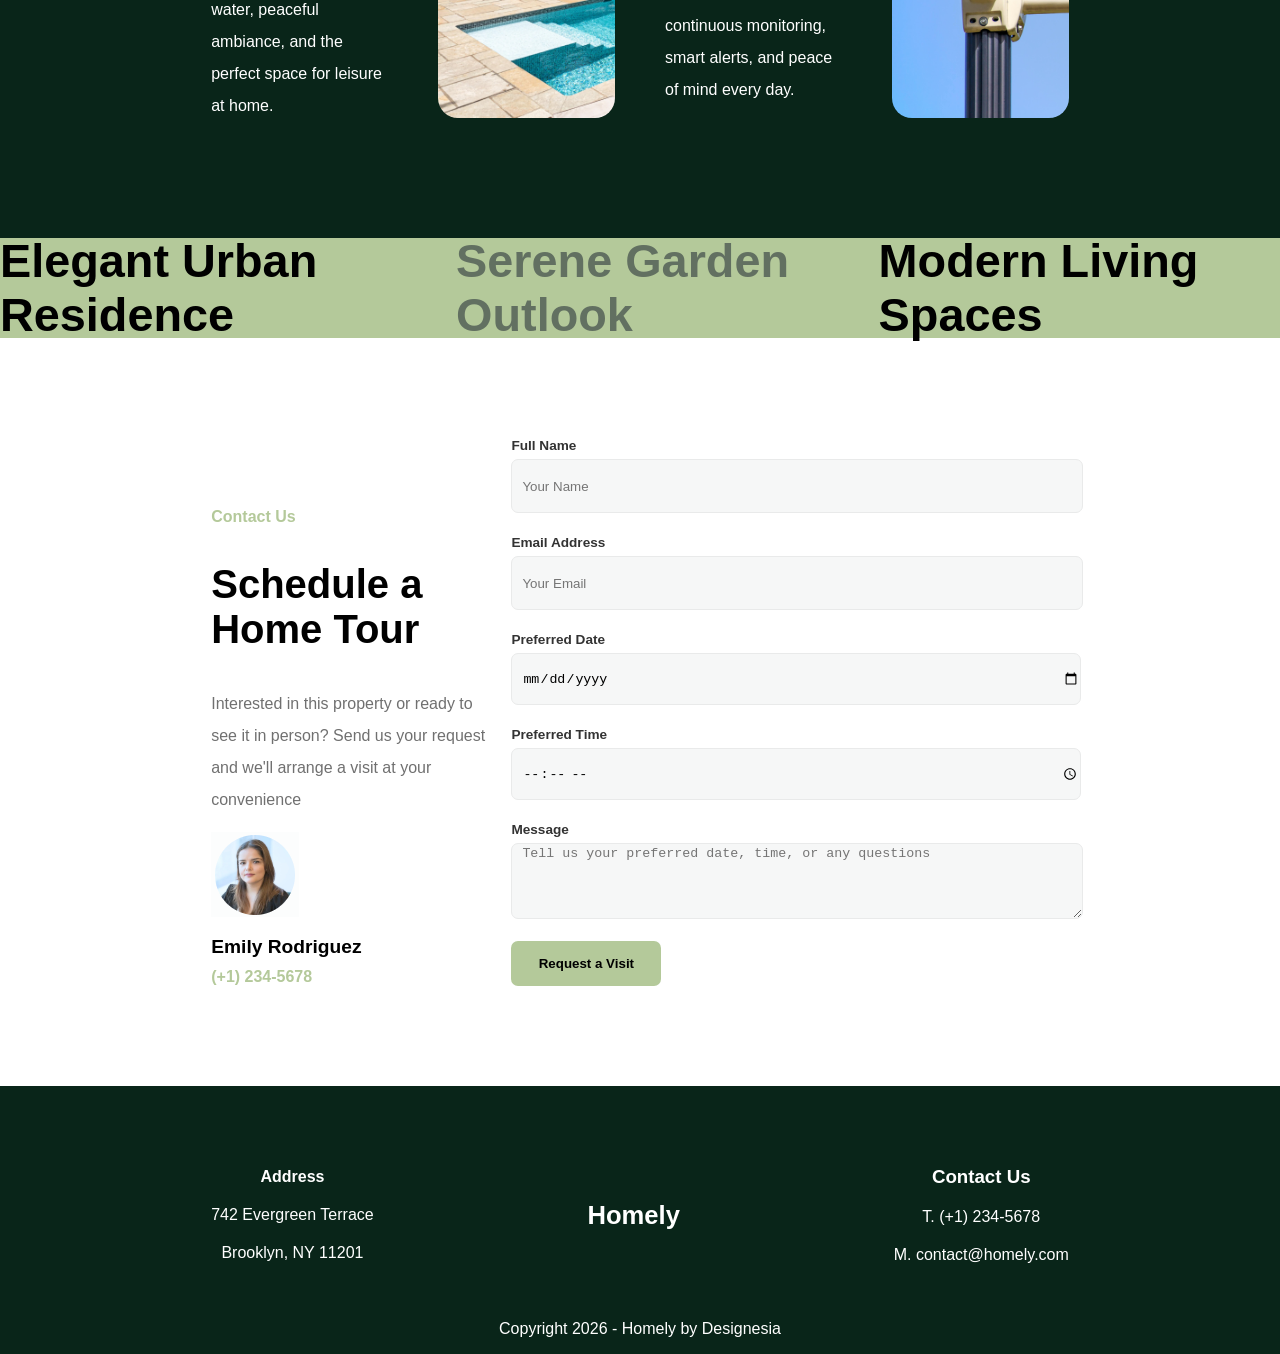
==== commit 7bf3bb89: "arreglos varios" ====
--- a/index.html
+++ b/index.html
@@ -12,13 +12,13 @@
     <h1>homely</h1>
     <nav>
         <ul class="navlist">
-            <!--        Algunos de los links apuntan a secciones de la página para así poder hacer scroll hacia esa section-->
+            <!--Algunos de los links apuntan a secciones de la página para así poder hacer scroll hacia esa section-->
             <li><a href="index.html">Home</a></li>
             <li><a href="#Hero">Hero</a></li>
-            <li><a href="#HomeLayout">About</a></li>
-            <li>Gallery</li>
+            <li><a href="#HomeFacilities">Facilities</a></li>
+            <li><a href="About.html">About</a></li>
             <li><a href="News.html">News</a></li>
-            <li><a href="#ContactUs">Contact</a></li>
+            <li><a href="Contact.html">Contact</a></li>
         </ul>
     </nav>
     <!--Botón Hamburger con un HTML entity-->
@@ -188,8 +188,9 @@
             <p id="NumeroContacto">(+1) 234-5678</p>
         </div>
         <div>
+            <!--Se utiliza novalidate para deshabilitar la validación del formulario,-->
+            <!--ya que lo hará el propio archivo JS-->
             <form id="ContactForm" novalidate>
-
                 <div class="field">
                     <label for="name">Full Name</label>
                     <input
@@ -198,8 +199,12 @@
                             name="name"
                             placeholder="Your Name"
                             aria-describedby="name-error"
-                            aria-required="true"
-                    >
+                            aria-required="true">
+                    <!--aria-describedby vincula el span con el input,-->
+                    <!--para mostrar correctamente el error-->
+                    <!--aria-required indica que el campo del input es obligatorio-->
+
+                    <!--role="alert" sirve para avisar y mostrar cuando hay un error-->
                     <span class="error-msg" id="name-error" role="alert"></span>
                 </div>
 
@@ -211,8 +216,7 @@
                             name="email"
                             placeholder="Your Email"
                             aria-describedby="email-error"
-                            aria-required="true"
-                    >
+                            aria-required="true">
                     <span class="error-msg" id="email-error" role="alert"></span>
                 </div>
 
@@ -223,8 +227,7 @@
                             id="date"
                             name="date"
                             aria-describedby="date-error"
-                            aria-required="true"
-                    >
+                            aria-required="true">
                     <span class="error-msg" id="date-error" role="alert"></span>
                 </div>
 
@@ -235,8 +238,7 @@
                             id="time"
                             name="time"
                             aria-describedby="time-error"
-                            aria-required="true"
-                    >
+                            aria-required="true">
                     <span class="error-msg" id="time-error" role="alert"></span>
                 </div>
 
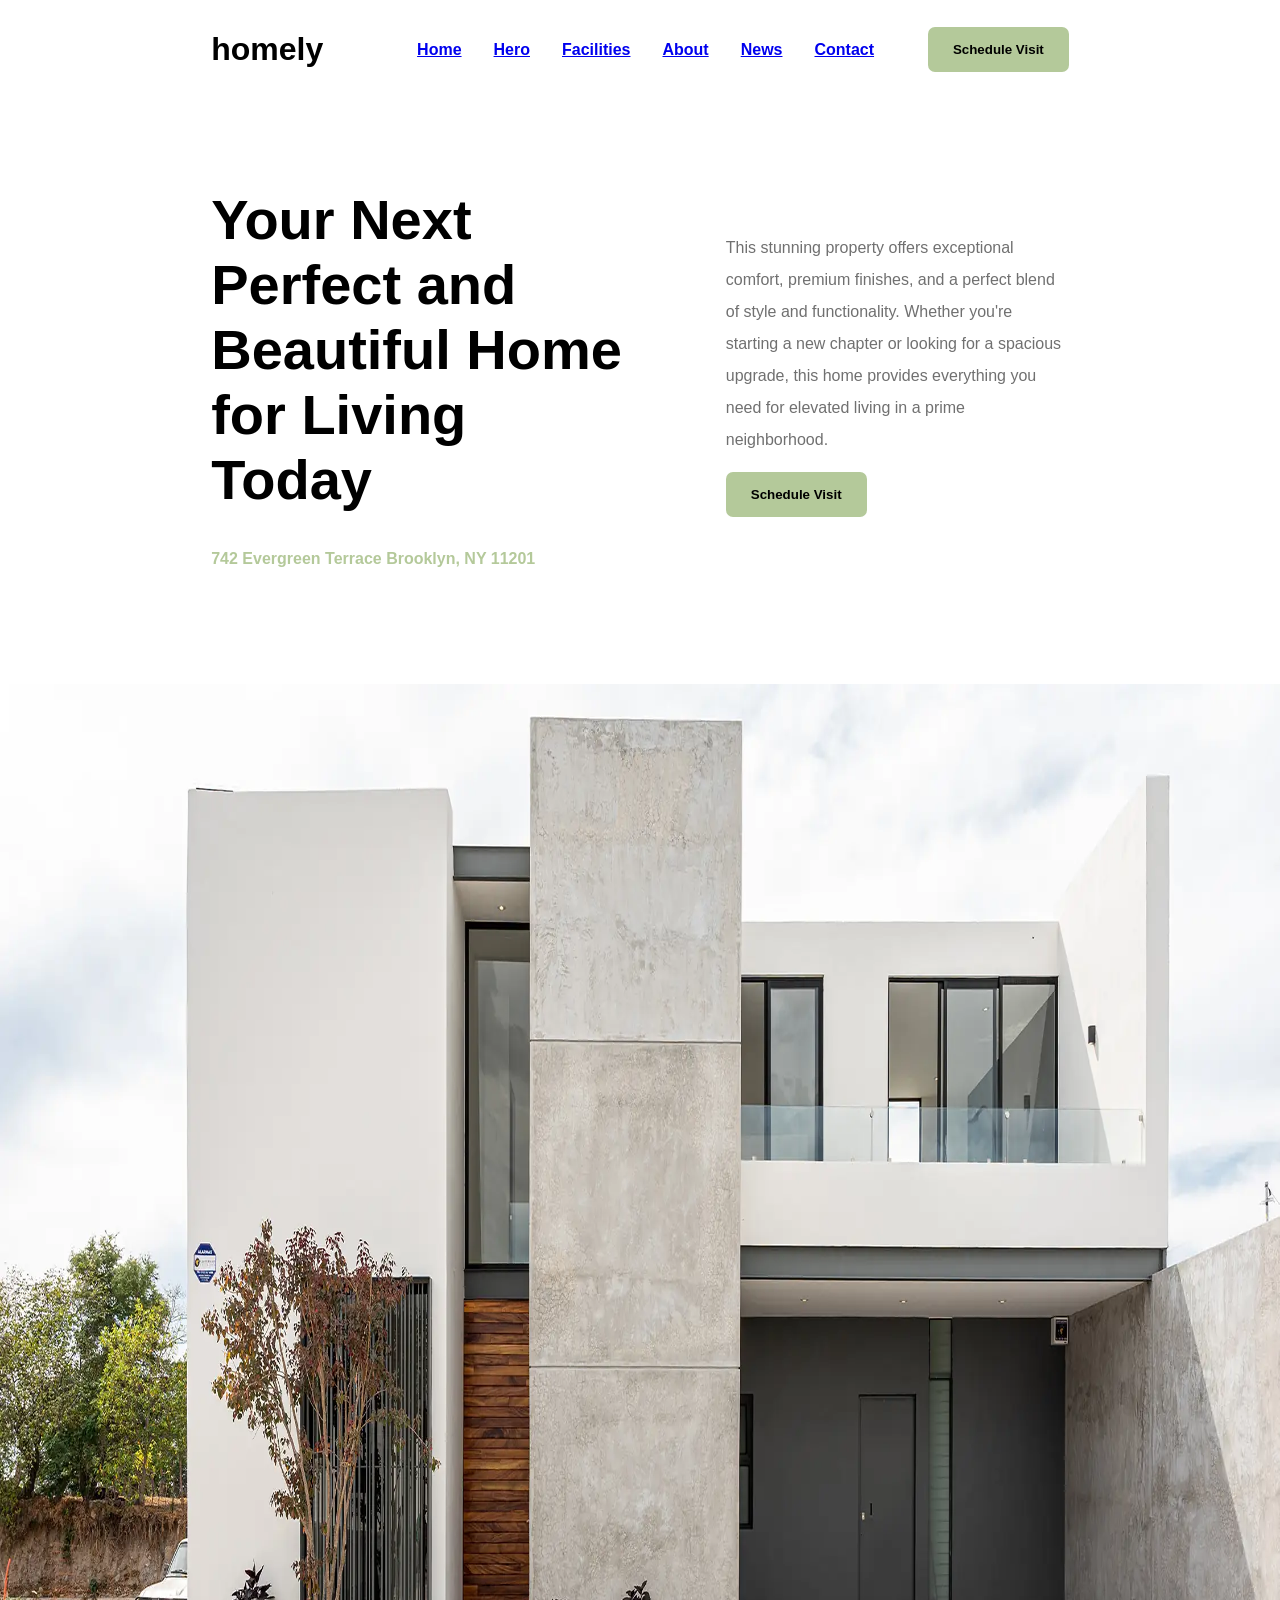
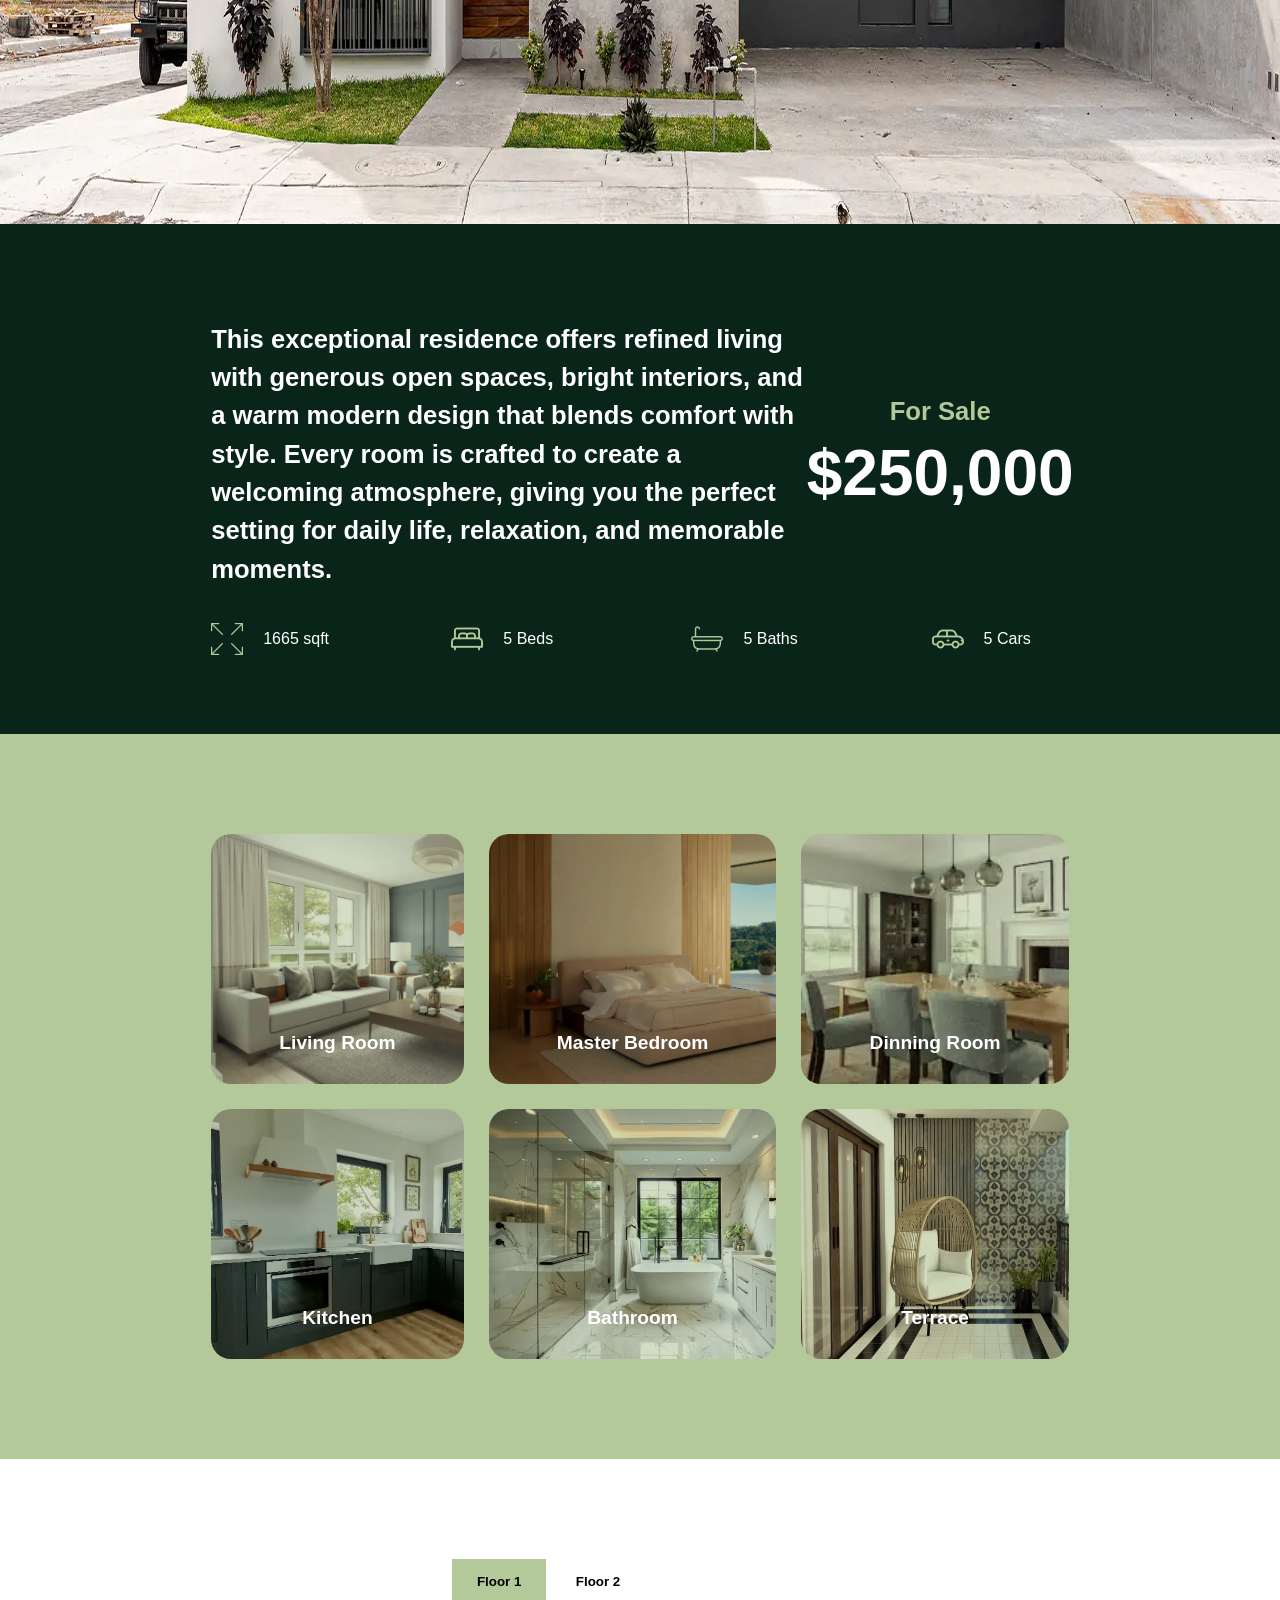
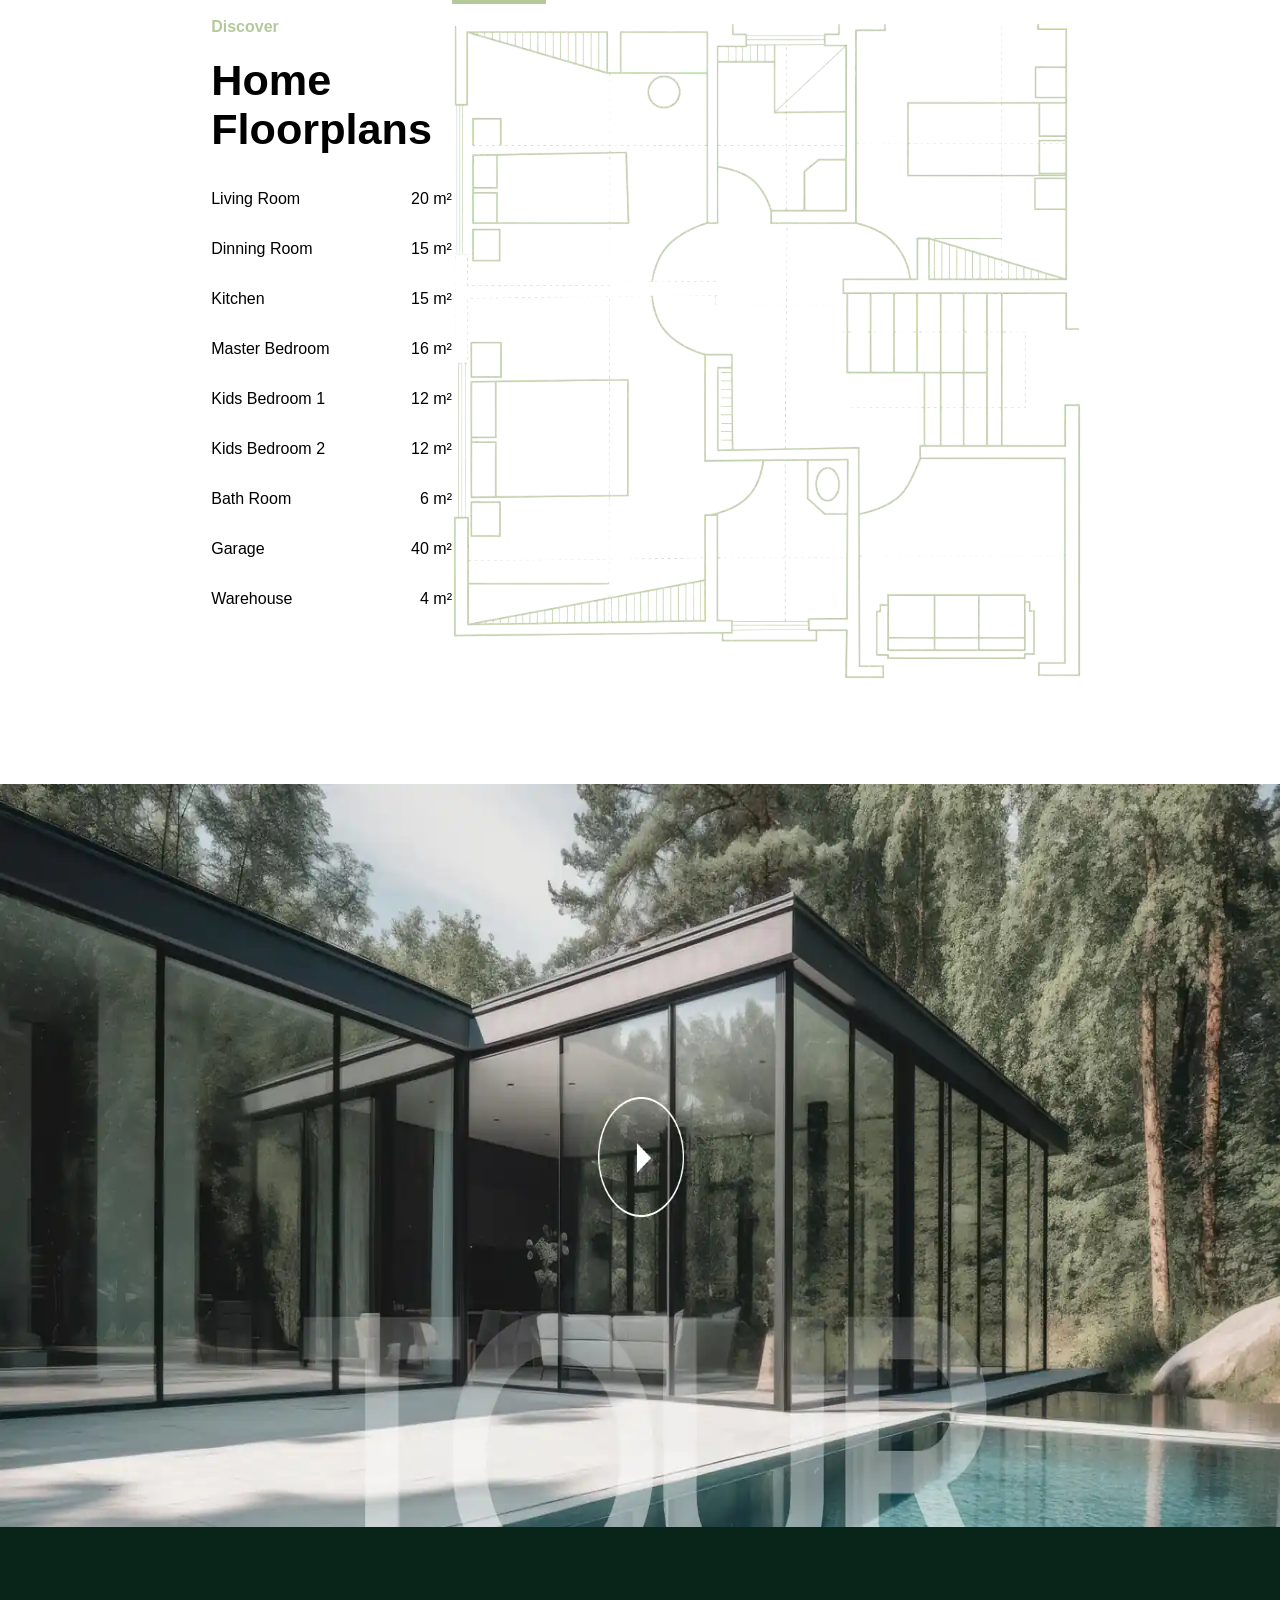
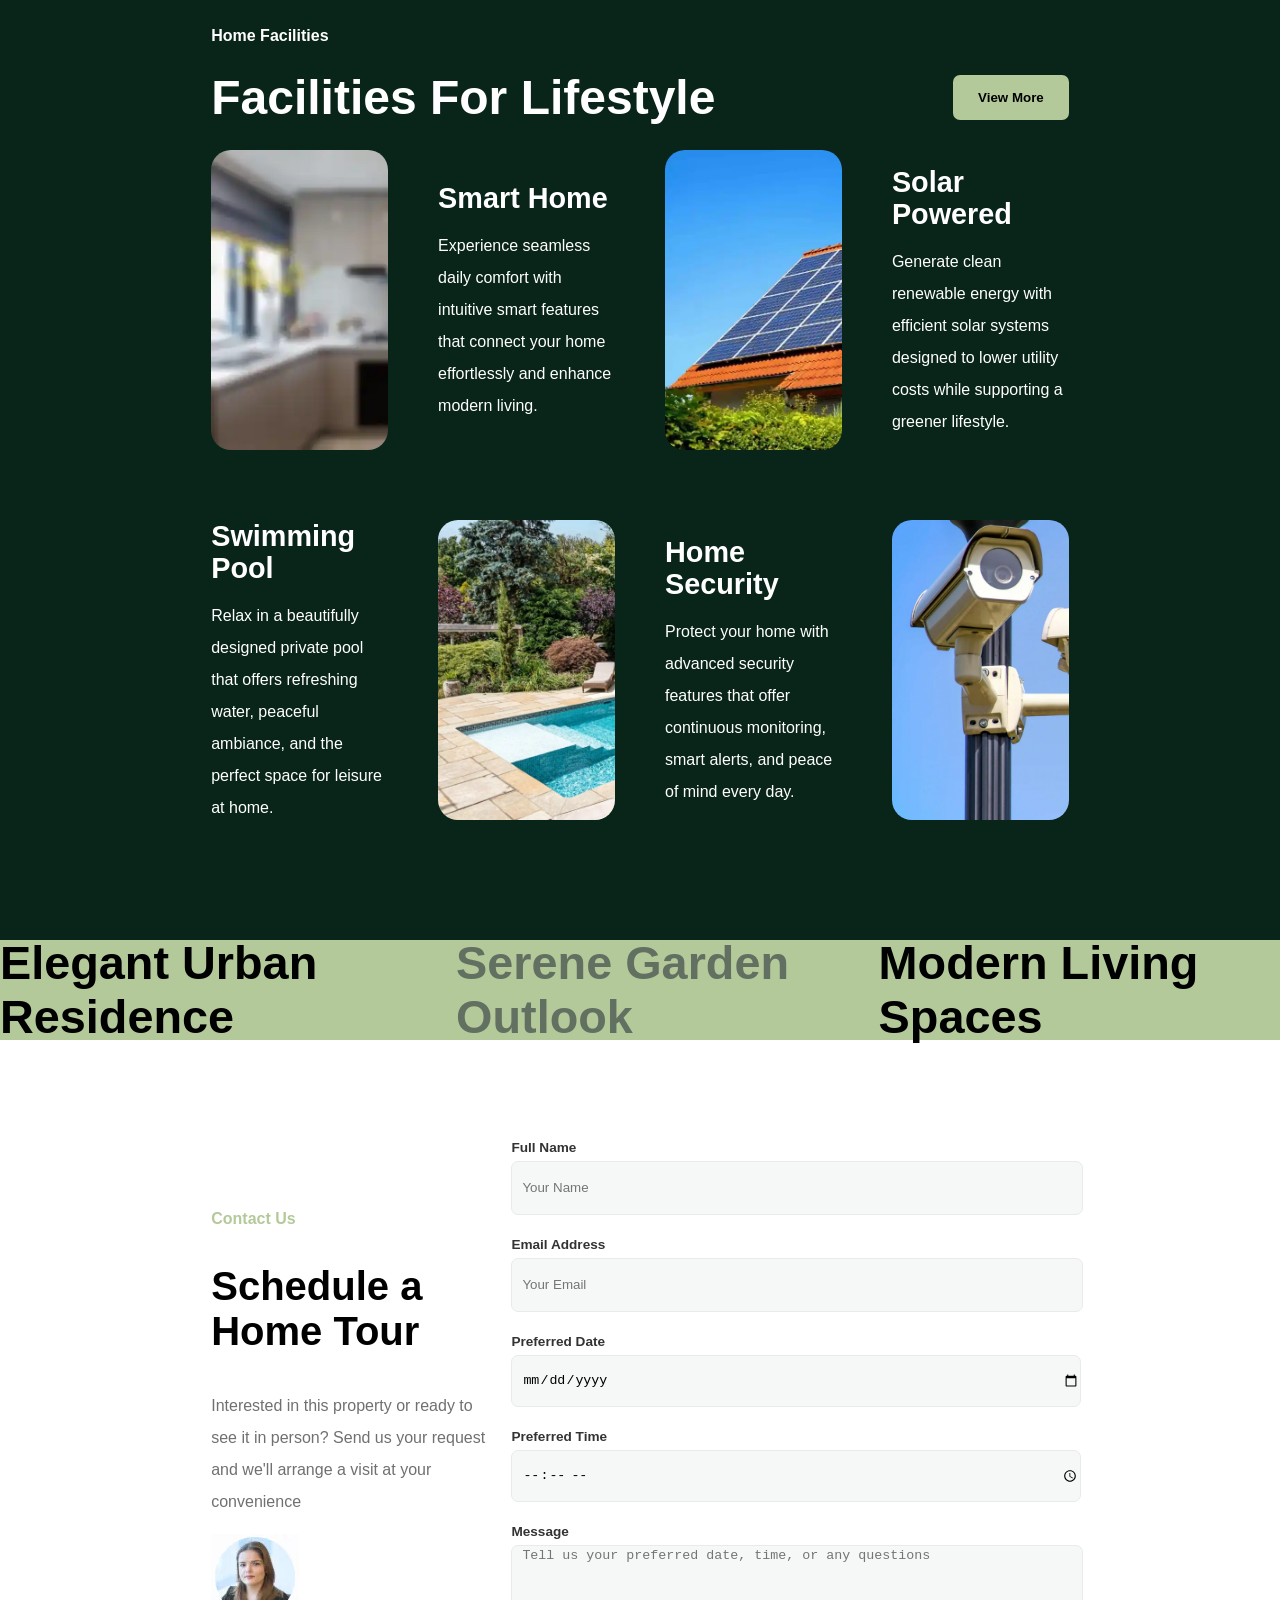
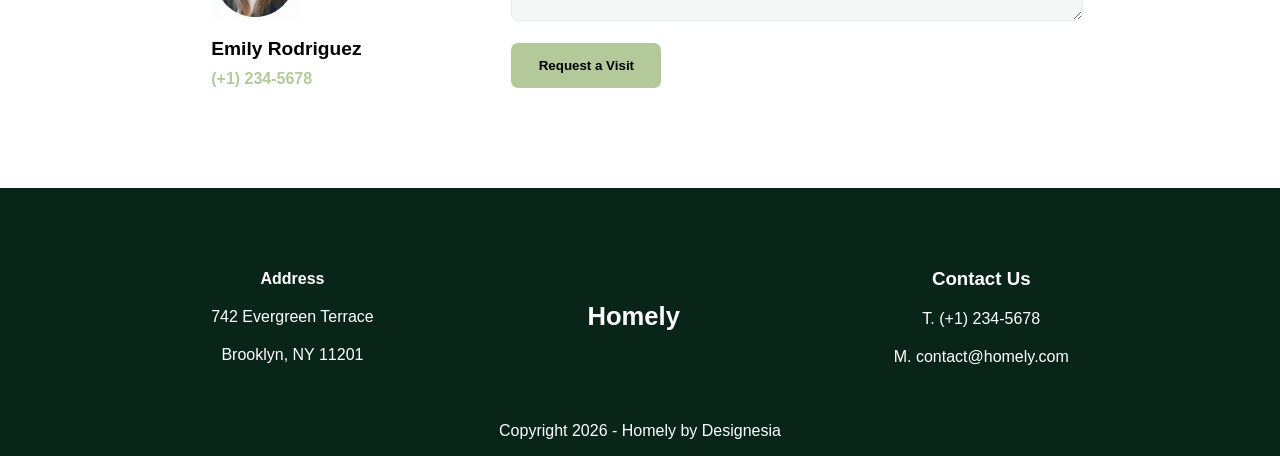
==== commit 3c2ea54d: "optimización páginas PageSpeed" ====
--- a/index.html
+++ b/index.html
@@ -2,8 +2,12 @@
 <html lang="en">
 <head>
     <meta charset="UTF-8">
+    <!--Esta linea sirve para optimizar el viewport para móviles-->
+    <meta name="viewport" content="width=device-width, initial-scale=1">
     <title>Title</title>
-    <link rel="stylesheet" href="style.css">
+    <!--De normal, la página tiene que esperar a que se cargue el archivo CSS para cargarla del todo-->
+    <!--Con esta linea, se descarga el archivo CSS en segundo plano sin bloquear-->
+    <link rel="preload" href="style.css" as="style" onload="this.onload=null;this.rel='stylesheet'">
     <script src="script.js" defer></script>
 </head>
 <body>
@@ -42,7 +46,8 @@
             <button>Schedule Visit</button>
         </div>
     </div>
-    <img src="Images/MinimalistHouse.jpg" alt="Casa minimalista" id="HeroImage"/>
+    <img src="Images/MinimalistHouse.webp" width="2250" height="1140" fetchpriority="high" alt="Casa minimalista"
+         id="HeroImage"/>
     <div id="HeroSubSection">
         <div id="SubSectionText">
             <div>
@@ -132,10 +137,11 @@
                 <button>Floor 1</button>
                 <button>Floor 2</button>
             </div>
-            <img src="Images/HouseLayout.png" height="656" width="630" alt="Layout de la casa" id="LayoutImage"/>
-        </div>
-    </div>
-    <img src="Images/HouseTour.png" alt="Video Tour Casa" id="TourImage"/>
+            <img src="Images/HouseLayout.webp" height="656" width="630" loading="lazy" alt="Layout de la casa"
+                 id="LayoutImage"/>
+        </div>
+    </div>
+    <img src="Images/HouseTour.webp" width="1785" height="743" loading="lazy" alt="Video Tour Casa" id="TourImage"/>
     <div id="HomeFacilities">
         <div>
             <p class="TextoBlanco" id="FacilitiesSubtitulo">Home Facilities</p>
@@ -183,7 +189,7 @@
             <h3 id="ContactoTitulo">Schedule a Home Tour</h3>
             <p class="TextoNormal">Interested in this property or ready to see it in person? Send us your request and
                 we'll arrange a visit at your convenience</p>
-            <img src="Images/ContactImg.png" height="85" width="88" alt="Imagen mujer contacto"/>
+            <img src="Images/ContactImg.webp" height="85" width="88" alt="Imagen mujer contacto"/>
             <p id="NombreContacto">Emily Rodriguez</p>
             <p id="NumeroContacto">(+1) 234-5678</p>
         </div>
--- a/style.css
+++ b/style.css
@@ -186,28 +186,28 @@
     height: 32px;
     background-color: #B4C99A;
     /* Mask-image permet posar una imatge per sobre, en aquest cas un icono, i que agafi el color de fons per fer que la imatge sigui d'un color */
-    mask-image: url("Images/ExpandIcon.png");
+    mask-image: url("Images/ExpandIcon.webp");
 }
 
 #BedIcon {
     width: 32px;
     height: 32px;
     background-color: #B4C99A;
-    mask-image: url("Images/BedIcon.png");
+    mask-image: url("Images/BedIcon.webp");
 }
 
 #BathTubIcon {
     width: 32px;
     height: 32px;
     background-color: #B4C99A;
-    mask-image: url("Images/BathTubIcon.png");
+    mask-image: url("Images/BathTubIcon.webp");
 }
 
 #CarIcon {
     width: 32px;
     height: 32px;
     background-color: #B4C99A;
-    mask-image: url("Images/CarIcon.png");
+    mask-image: url("Images/CarIcon.webp");
 }
 
 #ImageGrid {
@@ -252,32 +252,32 @@
 /* y recortar la imagen sin deformarla */
 /* Así también se puede usar background-position para cuadrar bien la imagen*/
 #LivingRoomImg {
-    background-image: url("Images/LivingRoom.png");
+    background-image: url("Images/LivingRoom.webp");
     background-size: cover;
 }
 
 #MasterBedroomImg {
-    background-image: url("Images/MasterBedroom.png");
+    background-image: url("Images/MasterBedroom.webp");
     background-size: cover;
 }
 
 #DinningRoomImg {
-    background-image: url("Images/DinningRoom.png");
+    background-image: url("Images/DinningRoom.webp");
     background-size: cover;
 }
 
 #KitchenImg {
-    background-image: url("Images/Kitchen.png");
+    background-image: url("Images/Kitchen.webp");
     background-size: cover;
 }
 
 #BathroomImg {
-    background-image: url("Images/Bathroom.png");
+    background-image: url("Images/Bathroom.webp");
     background-size: cover;
 }
 
 #TerraceImg {
-    background-image: url("Images/Terrace.png");
+    background-image: url("Images/Terrace.webp");
     background-size: cover;
 }
 
@@ -376,22 +376,22 @@
 }
 
 #SmartHomeImg {
-    background-image: url("Images/SmartHome.png");
+    background-image: url("Images/SmartHome.webp");
     background-size: cover;
 }
 
 #SolarPoweredImg {
-    background-image: url("Images/SolarPanels.png");
+    background-image: url("Images/SolarPanels.webp");
     background-size: cover;
 }
 
 #SwimmingPoolImg {
-    background-image: url("Images/SwimmingPool.png");
+    background-image: url("Images/SwimmingPool.webp");
     background-size: cover;
 }
 
 #HomeSecurityImg {
-    background-image: url("Images/HomeSecurity.png");
+    background-image: url("Images/HomeSecurity.webp");
     background-size: cover;
 }
 
@@ -535,7 +535,7 @@
     display: flex;
     flex-direction: column;
     align-items: center;
-    background-image: url("Images/News.png");
+    background-image: url("Images/News.webp");
     background-size: cover;
     background-position: top;
     background-color: #B1CFB7;
@@ -577,33 +577,33 @@
 }
 
 #DailyHomeCareImg {
-    background-image: url("Images/DailyHomeCare.png");
+    background-image: url("Images/DailyHomeCare.webp");
     background-size: cover;
 }
 
 #MaintainingCleanHomeImg {
-    background-image: url("Images/MaintainingCleanHome.png");
+    background-image: url("Images/MaintainingCleanHome.webp");
     background-size: cover;
 }
 
 #EssentialHomeHabitsImg {
-    background-image: url("Images/EssentialHomeHabits.png");
+    background-image: url("Images/EssentialHomeHabits.webp");
     background-size: cover;
     background-position: center;
 }
 
 #CleaningHacksImg {
-    background-image: url("Images/CleaningHacks.png");
+    background-image: url("Images/CleaningHacks.webp");
     background-size: cover;
 }
 
 #HomeMaintenanceImg {
-    background-image: url("Images/HomeMaintenance.png");
+    background-image: url("Images/HomeMaintenance.webp");
     background-size: cover;
 }
 
 #ReduceClutterImg {
-    background-image: url("Images/ReduceClutter.png");
+    background-image: url("Images/ReduceClutter.webp");
     background-size: cover;
     background-position: center;
 }
@@ -684,42 +684,42 @@
     width: 64px;
     height: 64px;
     background-color: #B4C99A;
-    mask-image: url("Images/CalendarIcon.png");
+    mask-image: url("Images/CalendarIcon.webp");
 }
 
 #ExpandIcon64 {
     width: 64px;
     height: 64px;
     background-color: #B4C99A;
-    mask-image: url("Images/ExpandIcon64.png");
+    mask-image: url("Images/ExpandIcon64.webp");
 }
 
 #BedIcon64 {
     width: 64px;
     height: 64px;
     background-color: #B4C99A;
-    mask-image: url("Images/BedIcon64.png");
+    mask-image: url("Images/BedIcon64.webp");
 }
 
 #BathTubIcon64 {
     width: 64px;
     height: 64px;
     background-color: #B4C99A;
-    mask-image: url("Images/BathTubIcon64.png");
+    mask-image: url("Images/BathTubIcon64.webp");
 }
 
 #CarIcon64 {
     width: 64px;
     height: 64px;
     background-color: #B4C99A;
-    mask-image: url("Images/CarIcon64.png");
+    mask-image: url("Images/CarIcon64.webp");
 }
 
 #PriceTagIcon {
     width: 64px;
     height: 64px;
     background-color: #B4C99A;
-    mask-image: url("Images/PriceTagIcon.png");
+    mask-image: url("Images/PriceTagIcon.webp");
 }
 
 #AboutLayout {
@@ -746,7 +746,7 @@
 
 #AboutFacilitiesSubtitulo {
     margin: 0;
-    color: #B4C99A;
+    color: #092519;
     font-weight: bold;
 }
 
@@ -1016,4 +1016,12 @@
     header.scrolled {
         padding: 14px 5%;
     }
+
+    #AboutSubsection > div {
+        flex-direction: column;
+    }
+
+    #GroceriesList {
+        flex-direction: column;
+    }
 }
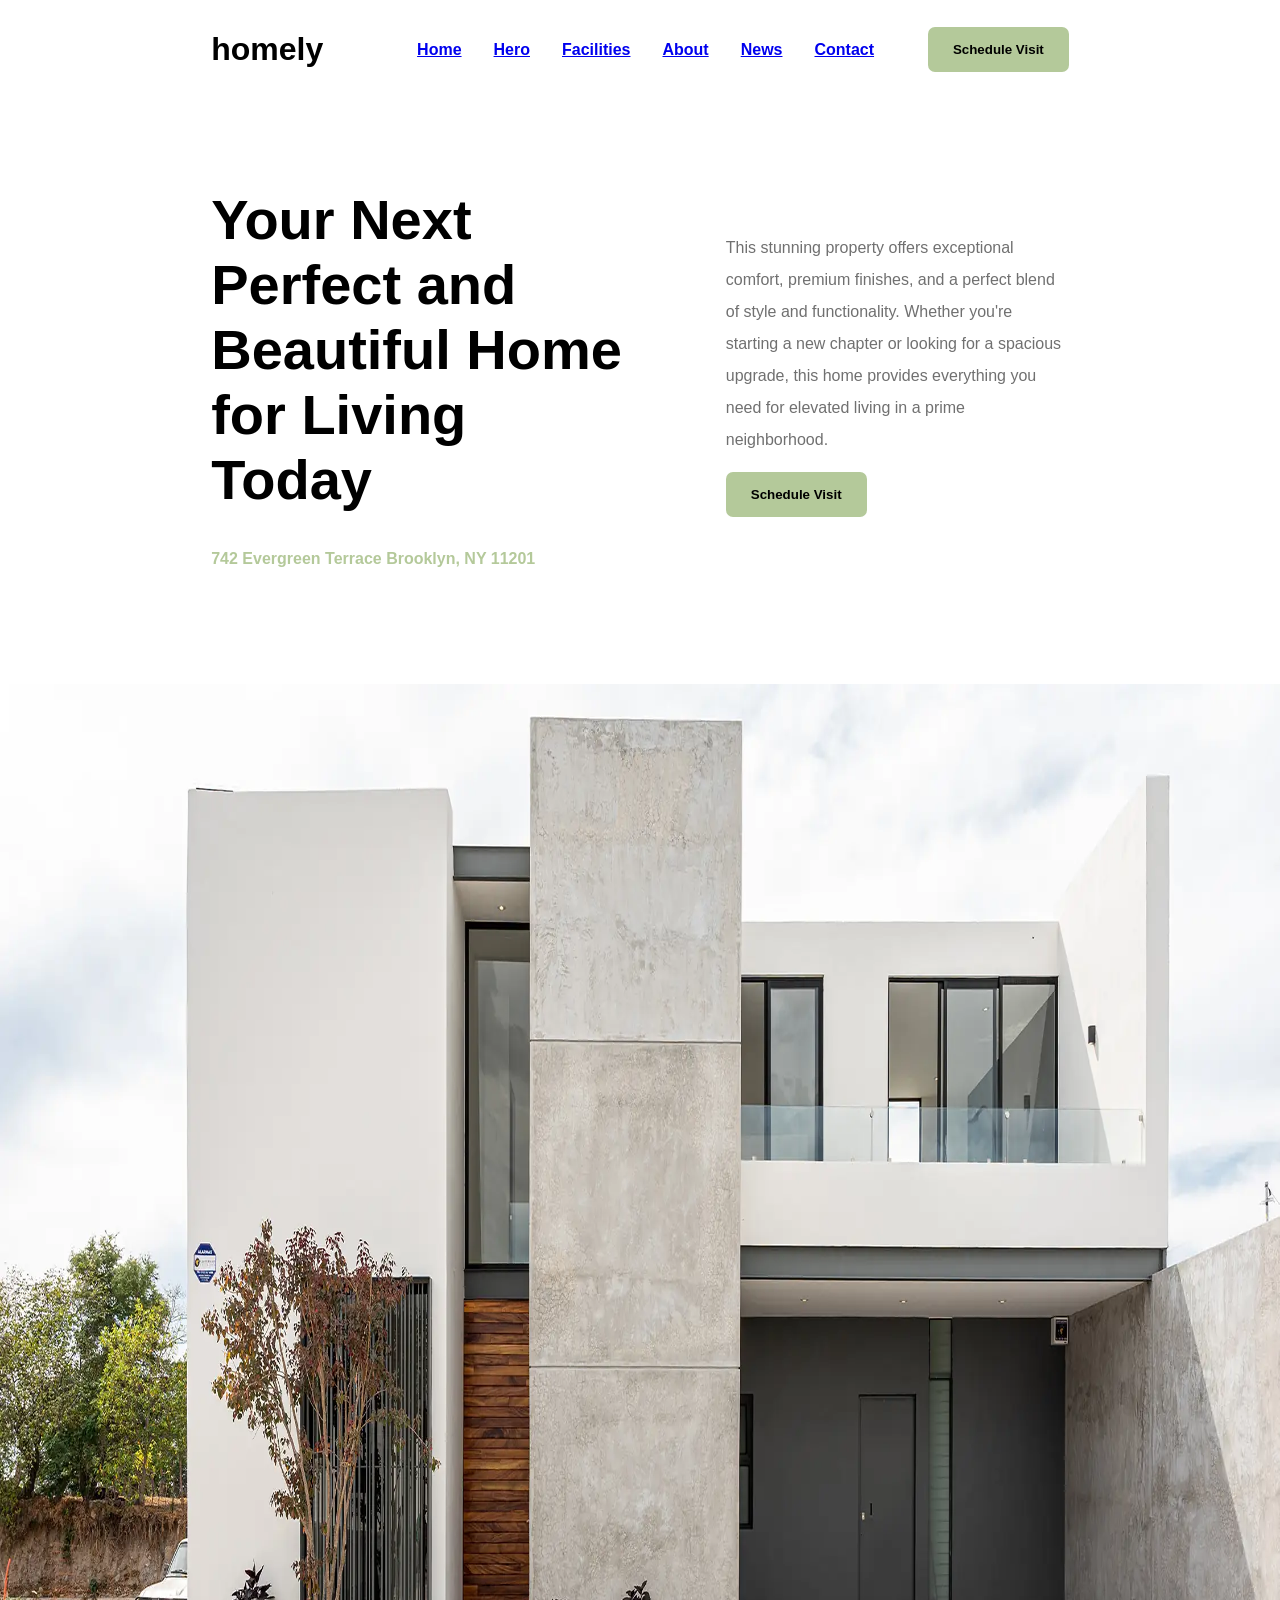
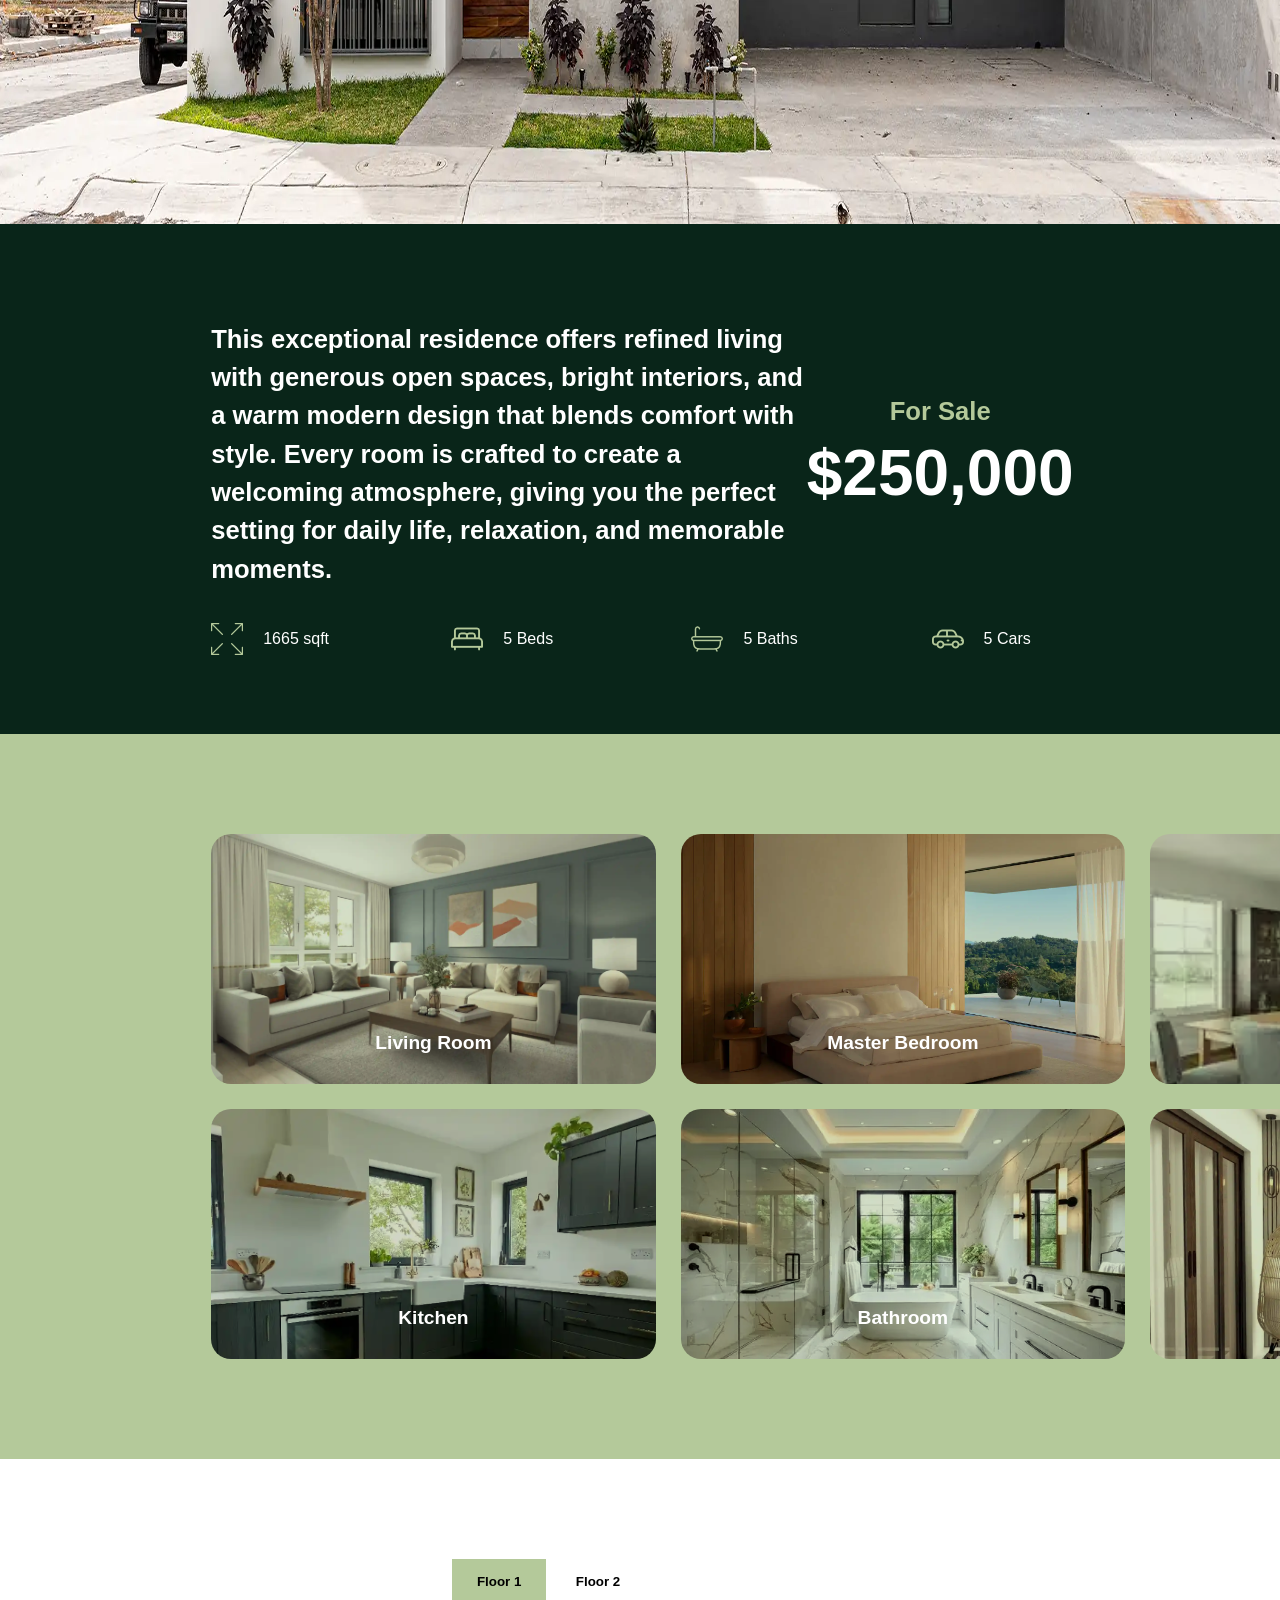
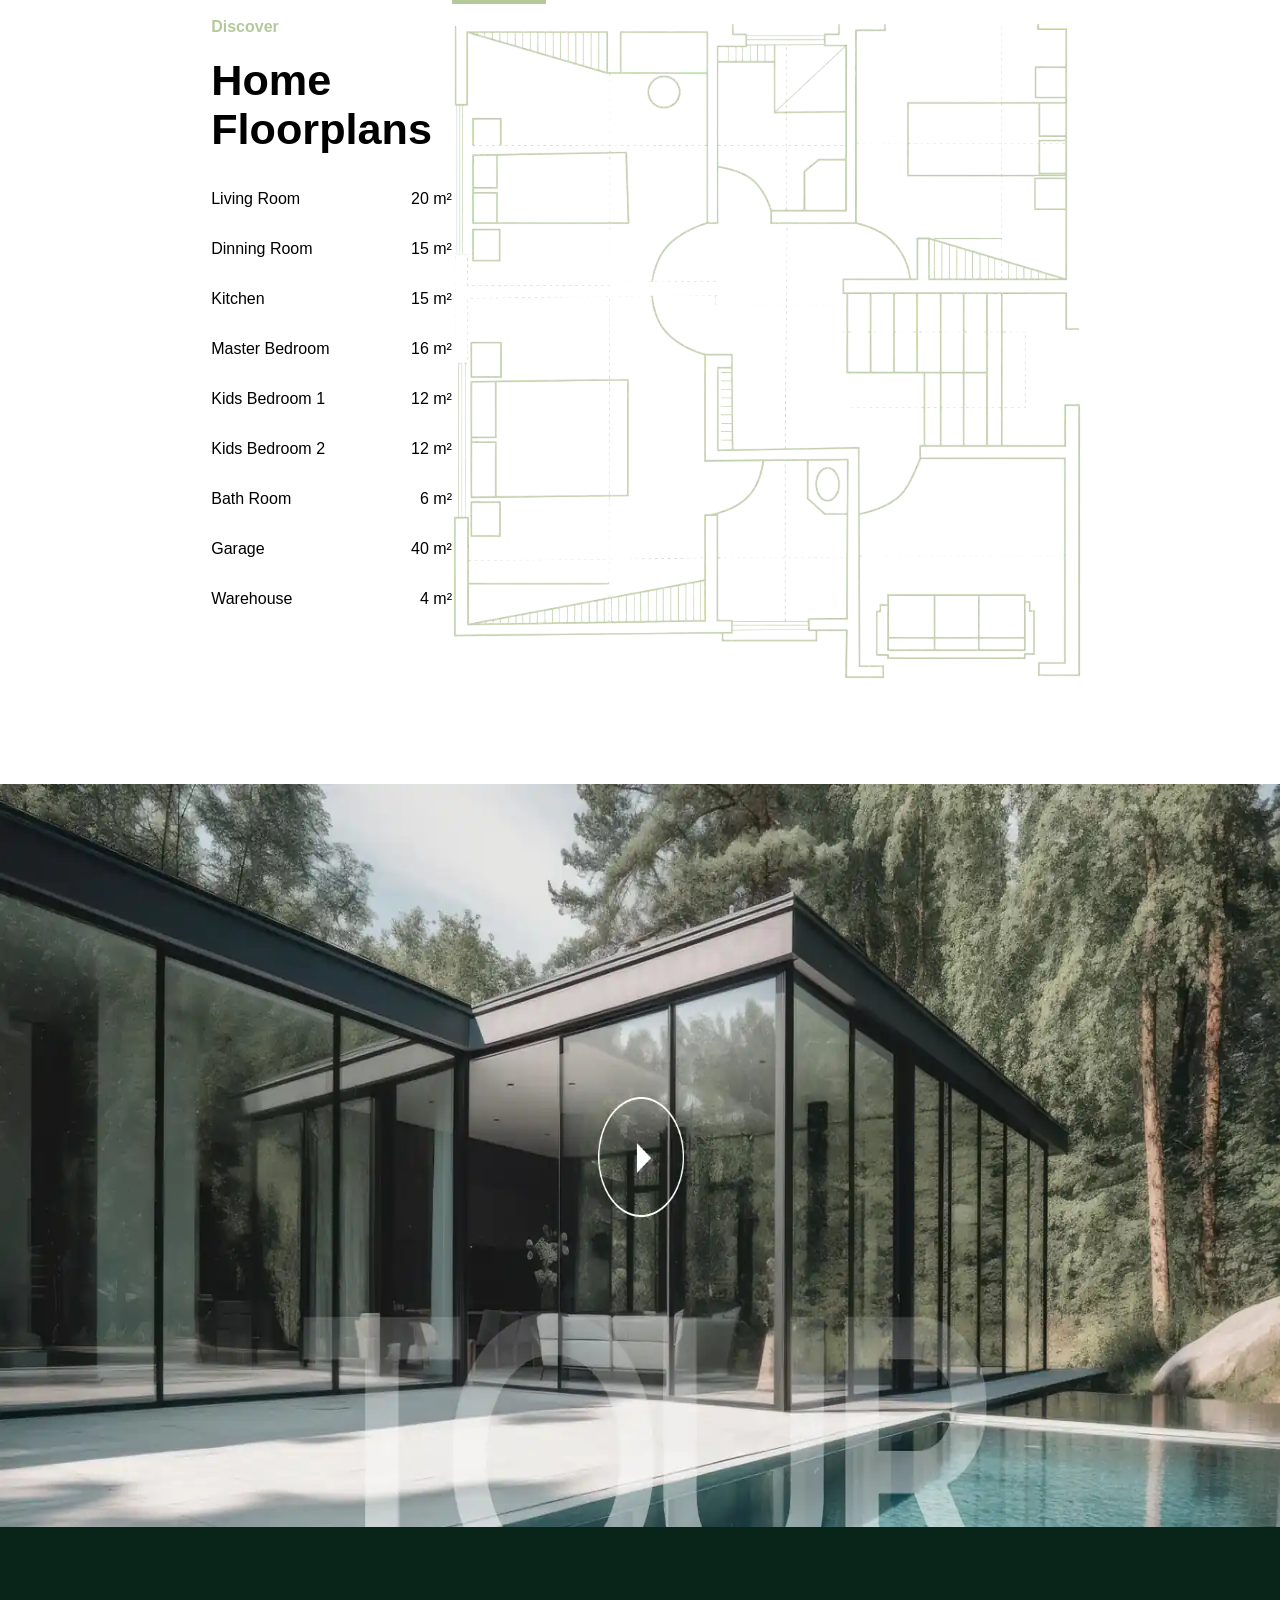
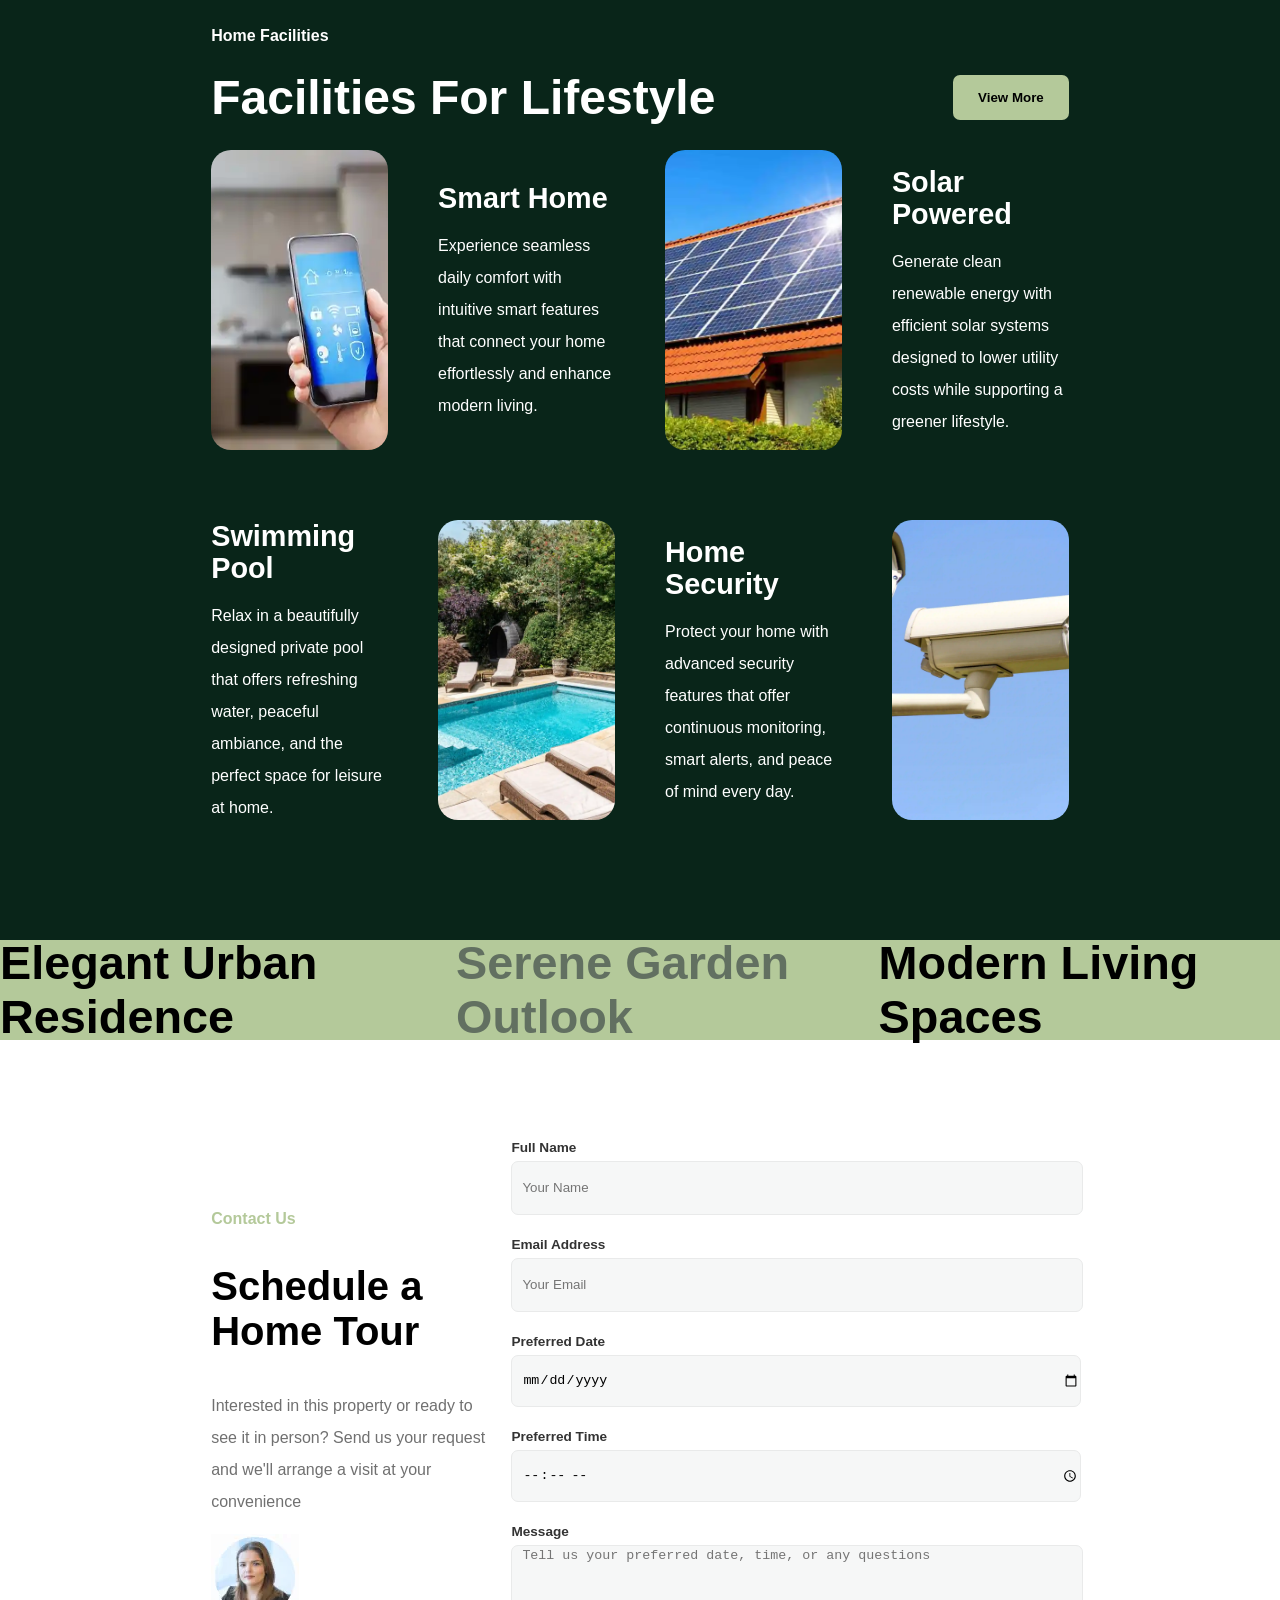
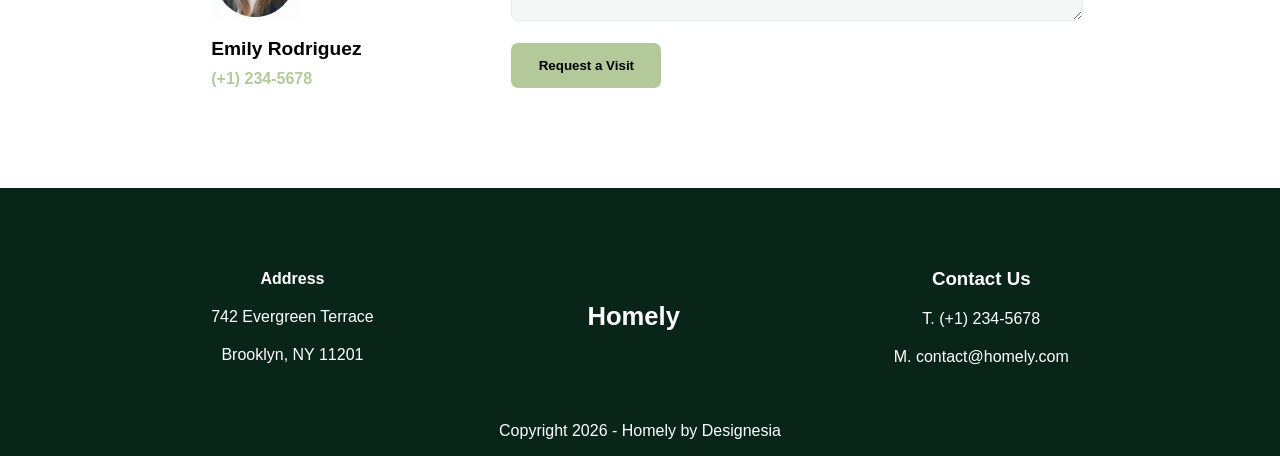
==== commit 0f1ace78: "Optimización de CLS" ====
--- a/index.html
+++ b/index.html
@@ -5,9 +5,7 @@
     <!--Esta linea sirve para optimizar el viewport para móviles-->
     <meta name="viewport" content="width=device-width, initial-scale=1">
     <title>Title</title>
-    <!--De normal, la página tiene que esperar a que se cargue el archivo CSS para cargarla del todo-->
-    <!--Con esta linea, se descarga el archivo CSS en segundo plano sin bloquear-->
-    <link rel="preload" href="style.css" as="style" onload="this.onload=null;this.rel='stylesheet'">
+    <link rel="stylesheet" href="style.css">
     <script src="script.js" defer></script>
 </head>
 <body>
@@ -46,7 +44,7 @@
             <button>Schedule Visit</button>
         </div>
     </div>
-    <img src="Images/MinimalistHouse.webp" width="2250" height="1140" fetchpriority="high" alt="Casa minimalista"
+    <img src="Images/MinimalistHouse.webp" height="1140" width="2250" fetchpriority="high" alt="Casa minimalista"
          id="HeroImage"/>
     <div id="HeroSubSection">
         <div id="SubSectionText">
@@ -141,7 +139,7 @@
                  id="LayoutImage"/>
         </div>
     </div>
-    <img src="Images/HouseTour.webp" width="1785" height="743" loading="lazy" alt="Video Tour Casa" id="TourImage"/>
+    <img src="Images/HouseTour.webp" height="743" width="1785" loading="lazy" alt="Video Tour Casa" id="TourImage"/>
     <div id="HomeFacilities">
         <div>
             <p class="TextoBlanco" id="FacilitiesSubtitulo">Home Facilities</p>
@@ -150,13 +148,15 @@
                 <button>View More</button>
             </div>
             <div id="FacilitiesGrid">
-                <div class="FacilitiesImg" id="SmartHomeImg"></div>
+                <img src="Images/SmartHome.webp" alt="Casa Inteligente" height="433" width="600" class="FacilitiesImg"
+                     loading="lazy"/>
                 <div class="FacilitiesText">
                     <h3 class="TextoBlanco FacilitiesGridTitulo">Smart Home</h3>
                     <p class="TextoBlanco">Experience seamless daily comfort with intuitive smart features that connect
                         your home effortlessly and enhance modern living.</p>
                 </div>
-                <div class="FacilitiesImg" id="SolarPoweredImg"></div>
+                <img src="Images/SolarPanels.webp" alt="Paneles Solares" height="653" width="1160"
+                     class="FacilitiesImg" loading="lazy">
                 <div class="FacilitiesText">
                     <h3 class="TextoBlanco FacilitiesGridTitulo">Solar Powered</h3>
                     <p class="TextoBlanco">Generate clean renewable energy with efficient solar systems designed to
@@ -167,13 +167,15 @@
                     <p class="TextoBlanco">Relax in a beautifully designed private pool that offers refreshing water,
                         peaceful ambiance, and the perfect space for leisure at home.</p>
                 </div>
-                <div class="FacilitiesImg" id="SwimmingPoolImg"></div>
+                <img src="Images/SwimmingPool.webp" alt="Piscina" height="1332" width="2000" class="FacilitiesImg"
+                     loading="lazy">
                 <div class="FacilitiesText">
                     <h3 class="TextoBlanco FacilitiesGridTitulo">Home Security</h3>
                     <p class="TextoBlanco">Protect your home with advanced security features that offer continuous
                         monitoring, smart alerts, and peace of mind every day.</p>
                 </div>
-                <div class="FacilitiesImg" id="HomeSecurityImg"></div>
+                <img src="Images/HomeSecurity.webp" alt="Seguridad de casa" height="3072" width="4608"
+                     class="FacilitiesImg" loading="lazy">
             </div>
         </div>
     </div>
--- a/style.css
+++ b/style.css
@@ -254,31 +254,38 @@
 #LivingRoomImg {
     background-image: url("Images/LivingRoom.webp");
     background-size: cover;
+    /* Esto sirve para reducir el CLS*/
+    aspect-ratio: 16 / 9;
 }
 
 #MasterBedroomImg {
     background-image: url("Images/MasterBedroom.webp");
     background-size: cover;
+    aspect-ratio: 16 / 9;
 }
 
 #DinningRoomImg {
     background-image: url("Images/DinningRoom.webp");
     background-size: cover;
+    aspect-ratio: 16 / 9;
 }
 
 #KitchenImg {
     background-image: url("Images/Kitchen.webp");
     background-size: cover;
+    aspect-ratio: 16 / 9;
 }
 
 #BathroomImg {
     background-image: url("Images/Bathroom.webp");
     background-size: cover;
+    aspect-ratio: 16 / 9;
 }
 
 #TerraceImg {
     background-image: url("Images/Terrace.webp");
     background-size: cover;
+    aspect-ratio: 16 / 9;
 }
 
 #HomeLayout {
@@ -371,28 +378,11 @@
 }
 
 .FacilitiesImg {
+    width: 100%;
     height: 300px;
     border-radius: 20px;
-}
-
-#SmartHomeImg {
-    background-image: url("Images/SmartHome.webp");
-    background-size: cover;
-}
-
-#SolarPoweredImg {
-    background-image: url("Images/SolarPanels.webp");
-    background-size: cover;
-}
-
-#SwimmingPoolImg {
-    background-image: url("Images/SwimmingPool.webp");
-    background-size: cover;
-}
-
-#HomeSecurityImg {
-    background-image: url("Images/HomeSecurity.webp");
-    background-size: cover;
+    /* Para que cubra la imagen */
+    object-fit: cover;
 }
 
 .FacilitiesGridTitulo {
@@ -838,6 +828,7 @@
     font-size: 0.8rem;
     margin-top: 4px;
     /* Evita que el layout salte al aparecer */
+    /* También reduce el CLS, ya que reserva un espacio aún que esté vacío */
     min-height: 18px;
 }
 
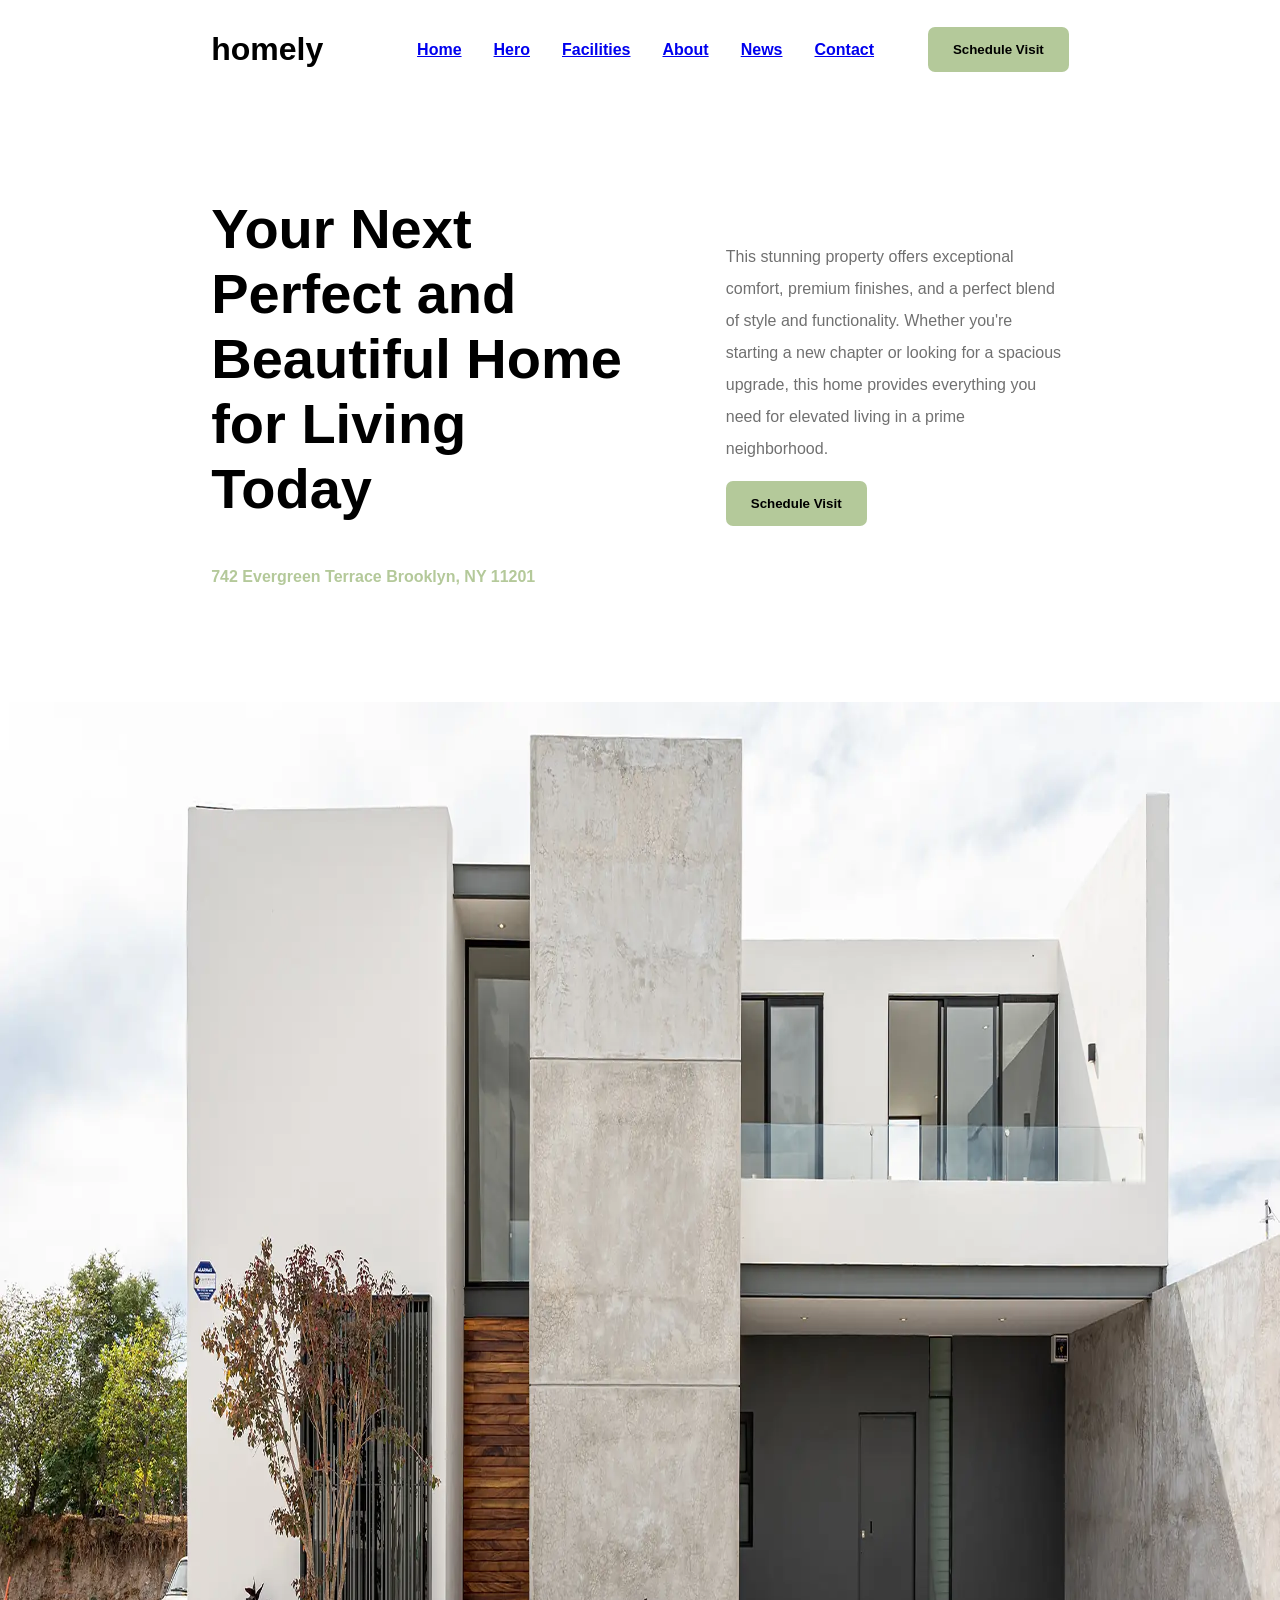
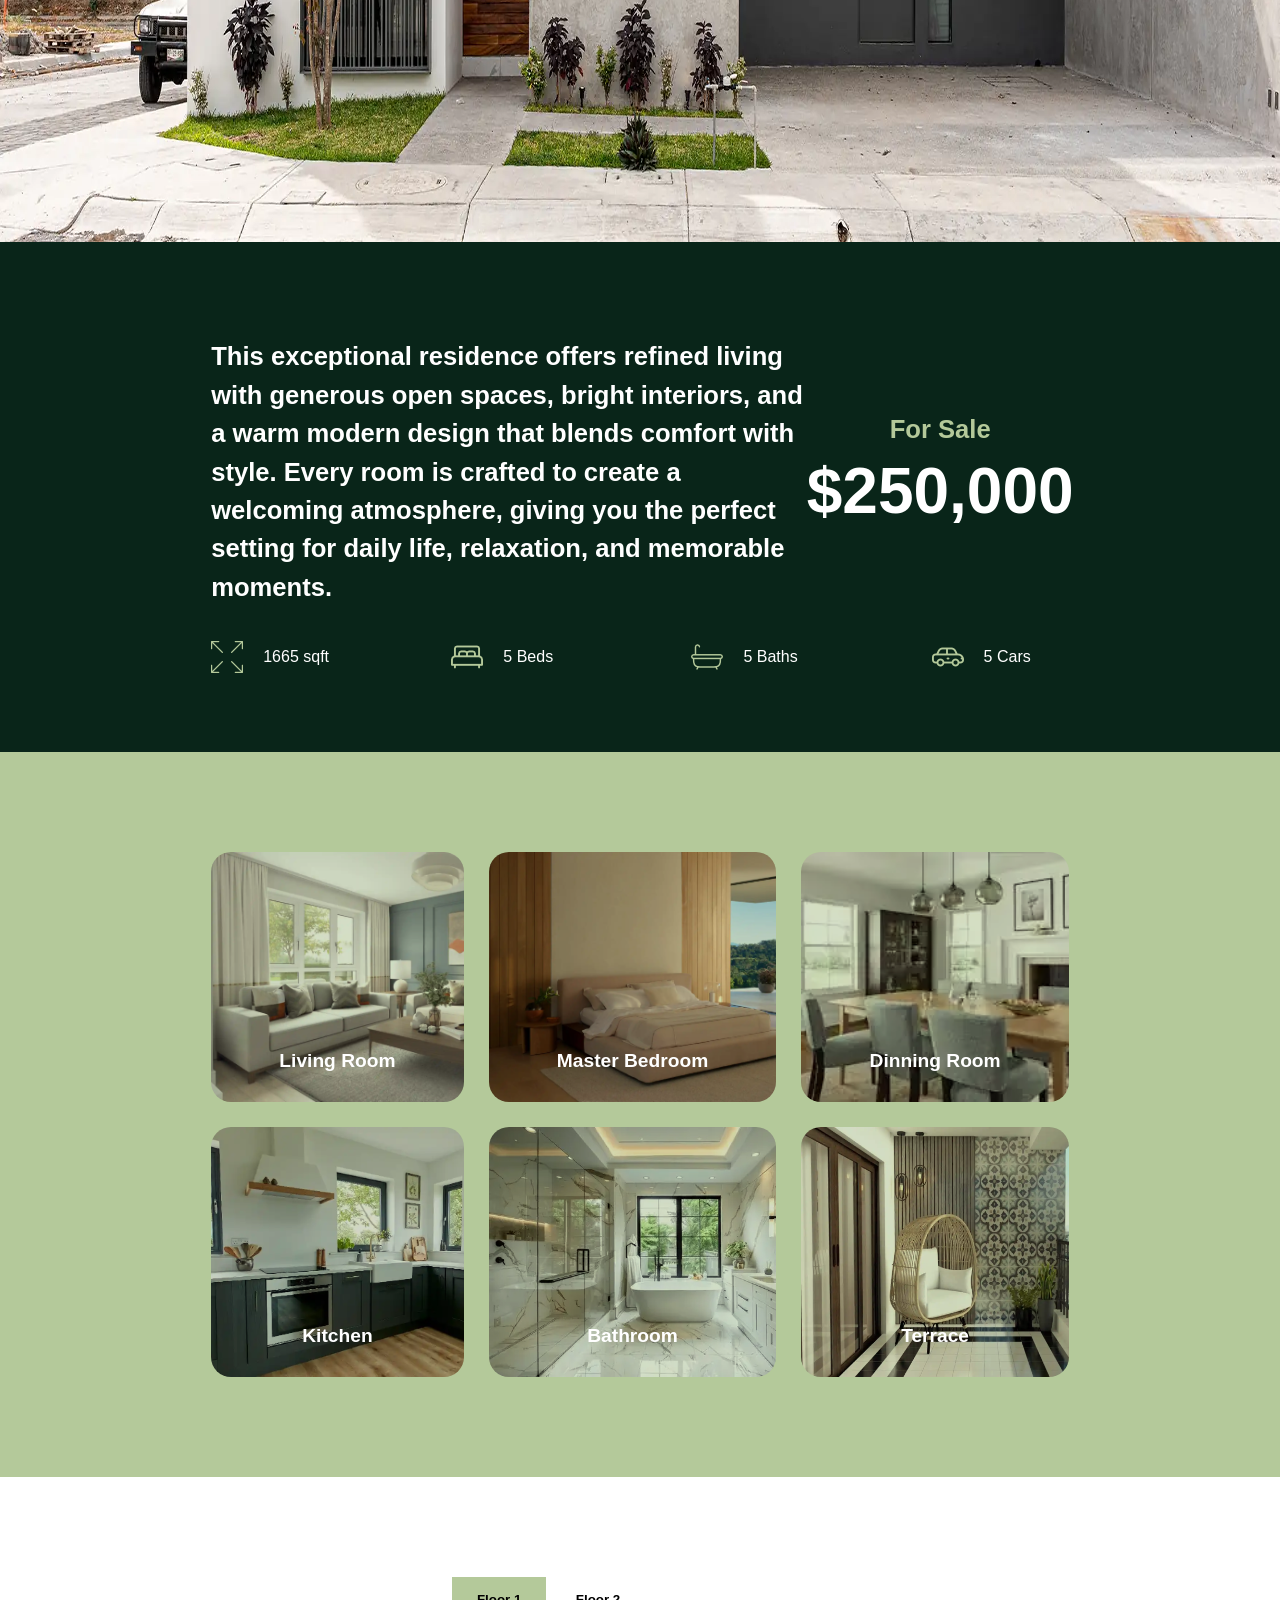
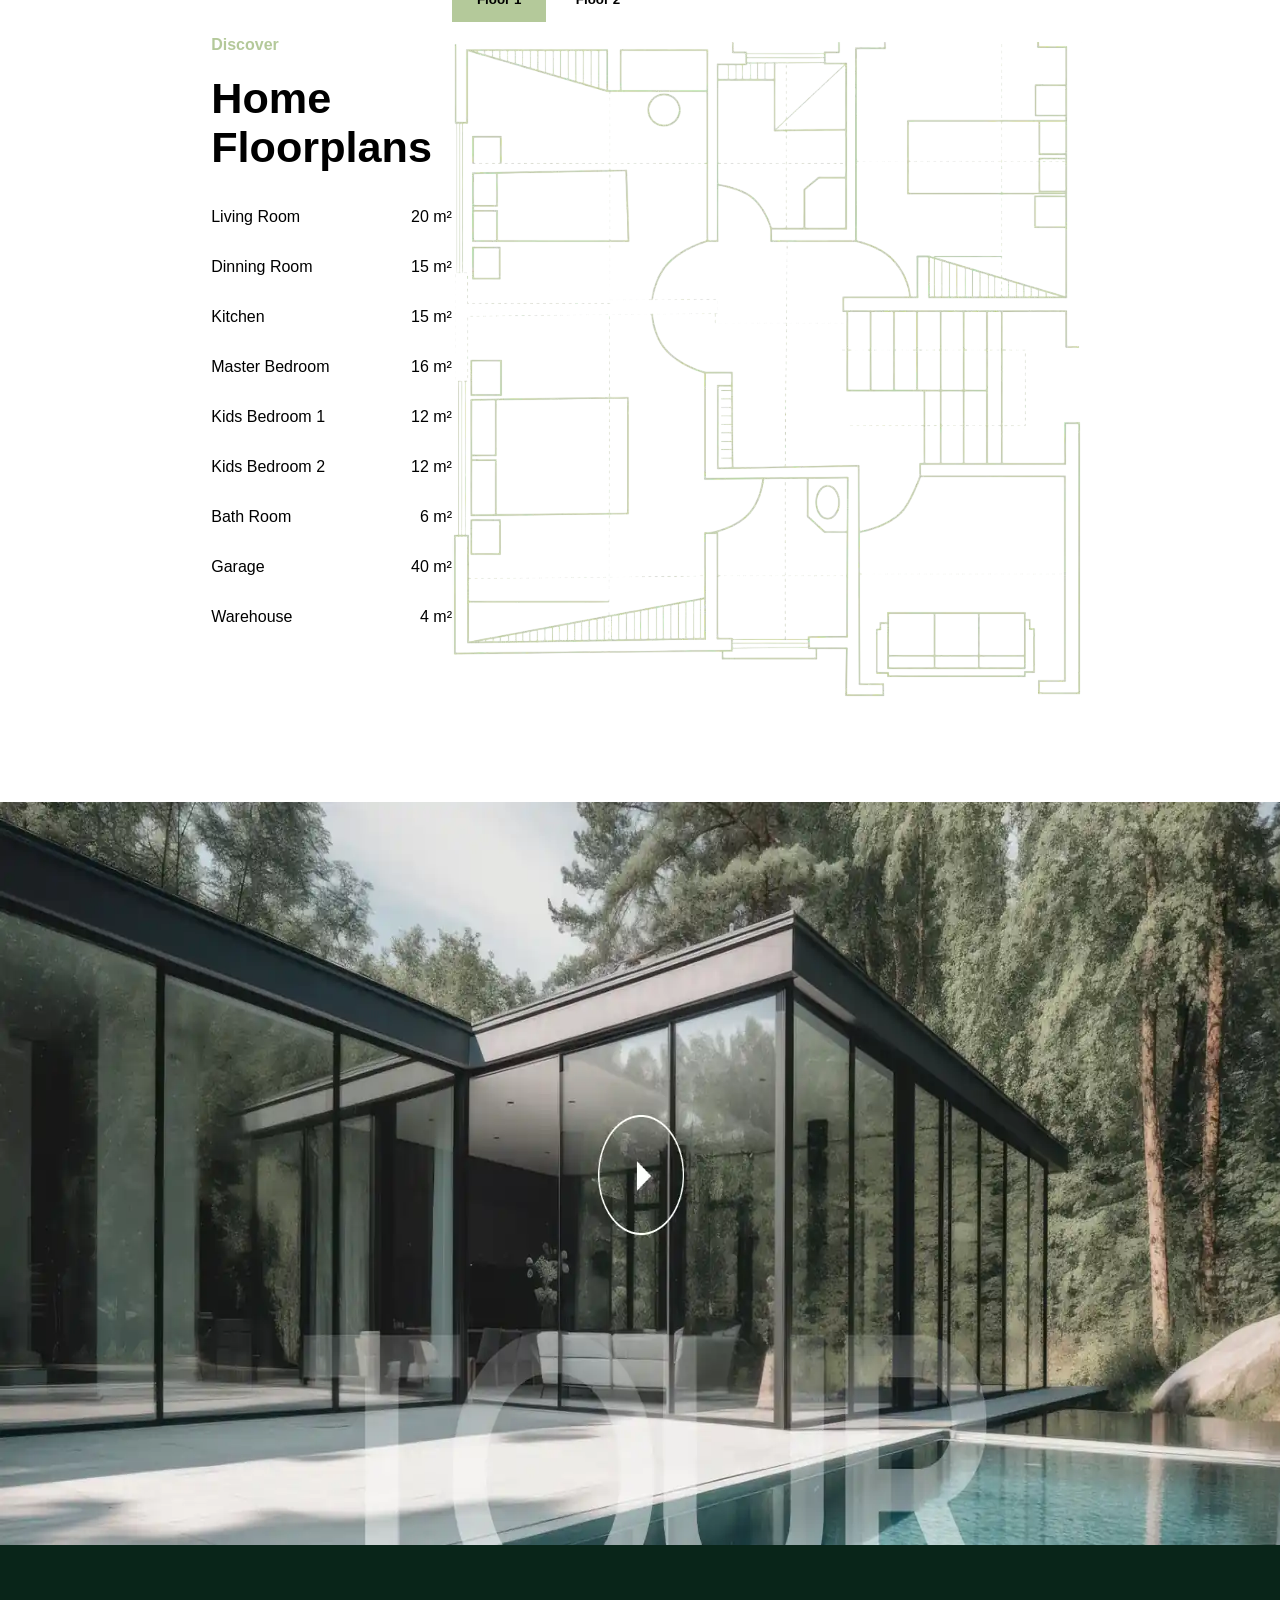
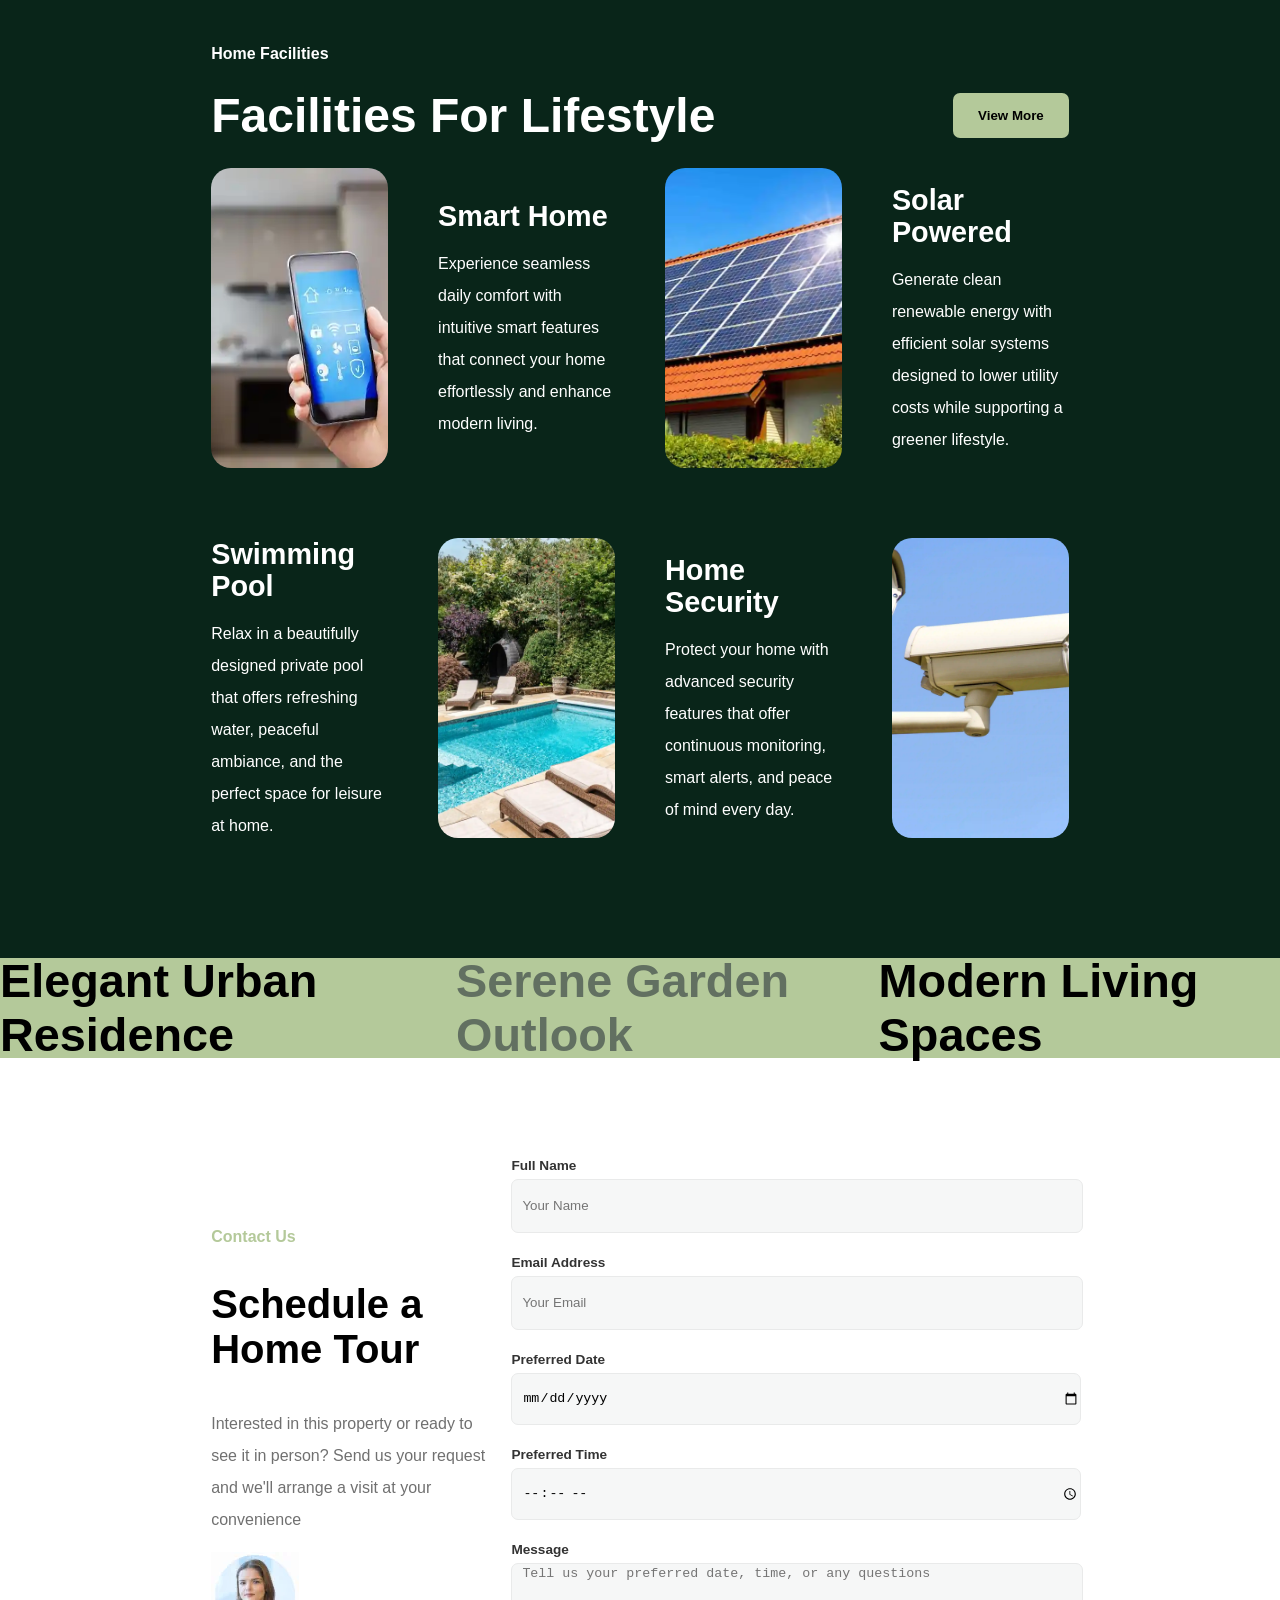
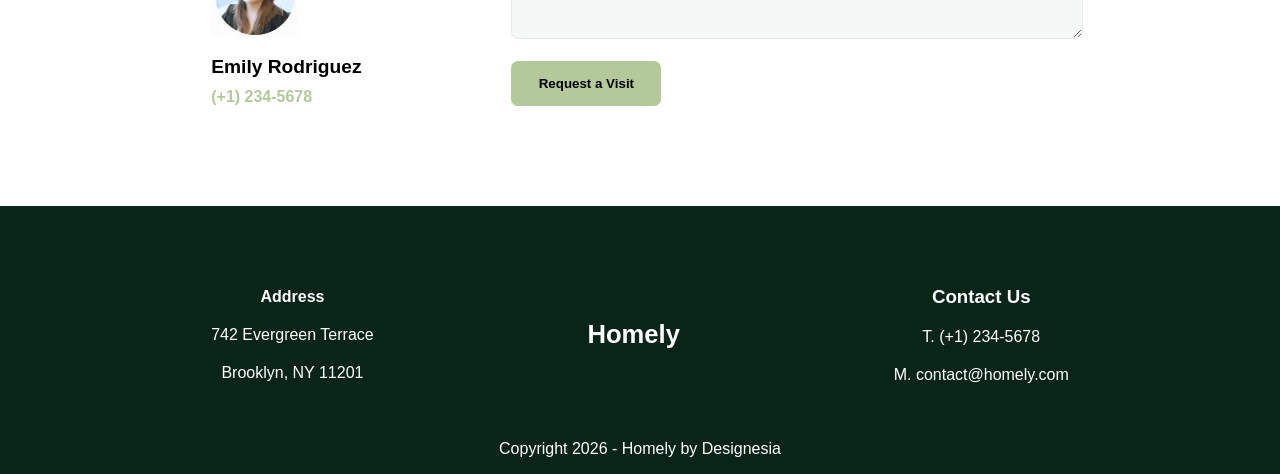
==== commit 66e17916: "Añadidos meta descs + arreglada estructura semántica + pulido código" ====
--- a/index.html
+++ b/index.html
@@ -2,9 +2,11 @@
 <html lang="en">
 <head>
     <meta charset="UTF-8">
+    <meta name="description" content="Página principal de Landing page Homely sobre compra de propiedades">
+    <meta name="keywords" content="Página Inicio, Landing Page, Homely, Propiedad, Casa">
     <!--Esta linea sirve para optimizar el viewport para móviles-->
     <meta name="viewport" content="width=device-width, initial-scale=1">
-    <title>Title</title>
+    <title>Homely</title>
     <link rel="stylesheet" href="style.css">
     <script src="script.js" defer></script>
 </head>
@@ -31,7 +33,7 @@
     <button>Schedule Visit</button>
 </header>
 <main>
-    <div id="Hero">
+    <section id="Hero">
         <div>
             <h1 id="HeroTitulo">Your Next Perfect and Beautiful Home for Living Today</h1>
             <p id="HeroSubtitulo">742 Evergreen Terrace Brooklyn, NY 11201</p>
@@ -43,10 +45,10 @@
                 provides everything you need for elevated living in a prime neighborhood.</p>
             <button>Schedule Visit</button>
         </div>
-    </div>
+    </section>
     <img src="Images/MinimalistHouse.webp" height="1140" width="2250" fetchpriority="high" alt="Casa minimalista"
          id="HeroImage"/>
-    <div id="HeroSubSection">
+    <section id="HeroSubSection">
         <div id="SubSectionText">
             <div>
                 <p class="TextoBlanco">This exceptional residence offers refined living with generous open spaces,
@@ -78,8 +80,8 @@
                 <p class="TextoBlanco">5 Cars</p>
             </div>
         </div>
-    </div>
-    <div id="ImageGrid">
+    </section>
+    <section id="ImageGrid">
         <div>
             <div id="LivingRoomImg"><p>Living Room</p></div>
             <div id="MasterBedroomImg"><p>Master Bedroom</p></div>
@@ -88,8 +90,8 @@
             <div id="BathroomImg"><p>Bathroom</p></div>
             <div id="TerraceImg"><p>Terrace</p></div>
         </div>
-    </div>
-    <div id="HomeLayout">
+    </section>
+    <section id="HomeLayout">
         <div>
             <p id="HomeLayoutSubtitulo">Discover</p>
             <h2 id="HomeLayoutTitulo">Home Floorplans</h2>
@@ -138,9 +140,9 @@
             <img src="Images/HouseLayout.webp" height="656" width="630" loading="lazy" alt="Layout de la casa"
                  id="LayoutImage"/>
         </div>
-    </div>
+    </section>
     <img src="Images/HouseTour.webp" height="743" width="1785" loading="lazy" alt="Video Tour Casa" id="TourImage"/>
-    <div id="HomeFacilities">
+    <section id="HomeFacilities">
         <div>
             <p class="TextoBlanco" id="FacilitiesSubtitulo">Home Facilities</p>
             <div id="LifestyleFlex">
@@ -178,14 +180,14 @@
                      class="FacilitiesImg" loading="lazy">
             </div>
         </div>
-    </div>
+    </section>
     <div id="TextStrip">
         <h3>Elegant Urban Residence</h3>
         <h3 class="TextoVerde">Serene Garden Outlook</h3>
         <h3>Modern Living Spaces</h3>
     </div>
 
-    <div id="ContactUs" class="ContactEnd">
+    <section id="ContactUs" class="ContactEnd">
         <div>
             <p id="ContactoSubtitulo">Contact Us</p>
             <h3 id="ContactoTitulo">Schedule a Home Tour</h3>
@@ -205,15 +207,8 @@
                             type="text"
                             id="name"
                             name="name"
-                            placeholder="Your Name"
-                            aria-describedby="name-error"
-                            aria-required="true">
-                    <!--aria-describedby vincula el span con el input,-->
-                    <!--para mostrar correctamente el error-->
-                    <!--aria-required indica que el campo del input es obligatorio-->
-
-                    <!--role="alert" sirve para avisar y mostrar cuando hay un error-->
-                    <span class="error-msg" id="name-error" role="alert"></span>
+                            placeholder="Your Name">
+                    <span class="error-msg" id="name-error"></span>
                 </div>
 
                 <div class="field">
@@ -222,10 +217,8 @@
                             type="email"
                             id="email"
                             name="email"
-                            placeholder="Your Email"
-                            aria-describedby="email-error"
-                            aria-required="true">
-                    <span class="error-msg" id="email-error" role="alert"></span>
+                            placeholder="Your Email">
+                    <span class="error-msg" id="email-error"></span>
                 </div>
 
                 <div class="field">
@@ -233,10 +226,8 @@
                     <input
                             type="date"
                             id="date"
-                            name="date"
-                            aria-describedby="date-error"
-                            aria-required="true">
-                    <span class="error-msg" id="date-error" role="alert"></span>
+                            name="date">
+                    <span class="error-msg" id="date-error"></span>
                 </div>
 
                 <div class="field">
@@ -244,10 +235,8 @@
                     <input
                             type="time"
                             id="time"
-                            name="time"
-                            aria-describedby="time-error"
-                            aria-required="true">
-                    <span class="error-msg" id="time-error" role="alert"></span>
+                            name="time">
+                    <span class="error-msg" id="time-error"></span>
                 </div>
 
                 <div class="field">
@@ -256,16 +245,14 @@
                             id="message"
                             name="message"
                             placeholder="Tell us your preferred date, time, or any questions"
-                            aria-describedby="message-error"
-                            aria-required="true"
                     ></textarea>
-                    <span class="error-msg" id="message-error" role="alert"></span>
+                    <span class="error-msg" id="message-error"></span>
                 </div>
 
                 <button type="submit" id="RequestButton">Request a Visit</button>
             </form>
         </div>
-    </div>
+    </section>
 </main>
 <footer>
     <div>
--- a/style.css
+++ b/style.css
@@ -254,38 +254,31 @@
 #LivingRoomImg {
     background-image: url("Images/LivingRoom.webp");
     background-size: cover;
-    /* Esto sirve para reducir el CLS*/
-    aspect-ratio: 16 / 9;
 }
 
 #MasterBedroomImg {
     background-image: url("Images/MasterBedroom.webp");
     background-size: cover;
-    aspect-ratio: 16 / 9;
 }
 
 #DinningRoomImg {
     background-image: url("Images/DinningRoom.webp");
     background-size: cover;
-    aspect-ratio: 16 / 9;
 }
 
 #KitchenImg {
     background-image: url("Images/Kitchen.webp");
     background-size: cover;
-    aspect-ratio: 16 / 9;
 }
 
 #BathroomImg {
     background-image: url("Images/Bathroom.webp");
     background-size: cover;
-    aspect-ratio: 16 / 9;
 }
 
 #TerraceImg {
     background-image: url("Images/Terrace.webp");
     background-size: cover;
-    aspect-ratio: 16 / 9;
 }
 
 #HomeLayout {
@@ -548,7 +541,7 @@
     gap: 20px;
 }
 
-#NewsGrid div {
+#NewsGrid article {
     height: 400px;
     background-color: #B1CFB7;
     background-blend-mode: multiply;
@@ -558,7 +551,7 @@
     justify-content: end;
 }
 
-#NewsGrid div > p {
+#NewsGrid article > p {
     margin: 0 40px 50px 40px;
     font-size: 1.2rem;
     line-height: 2rem;
